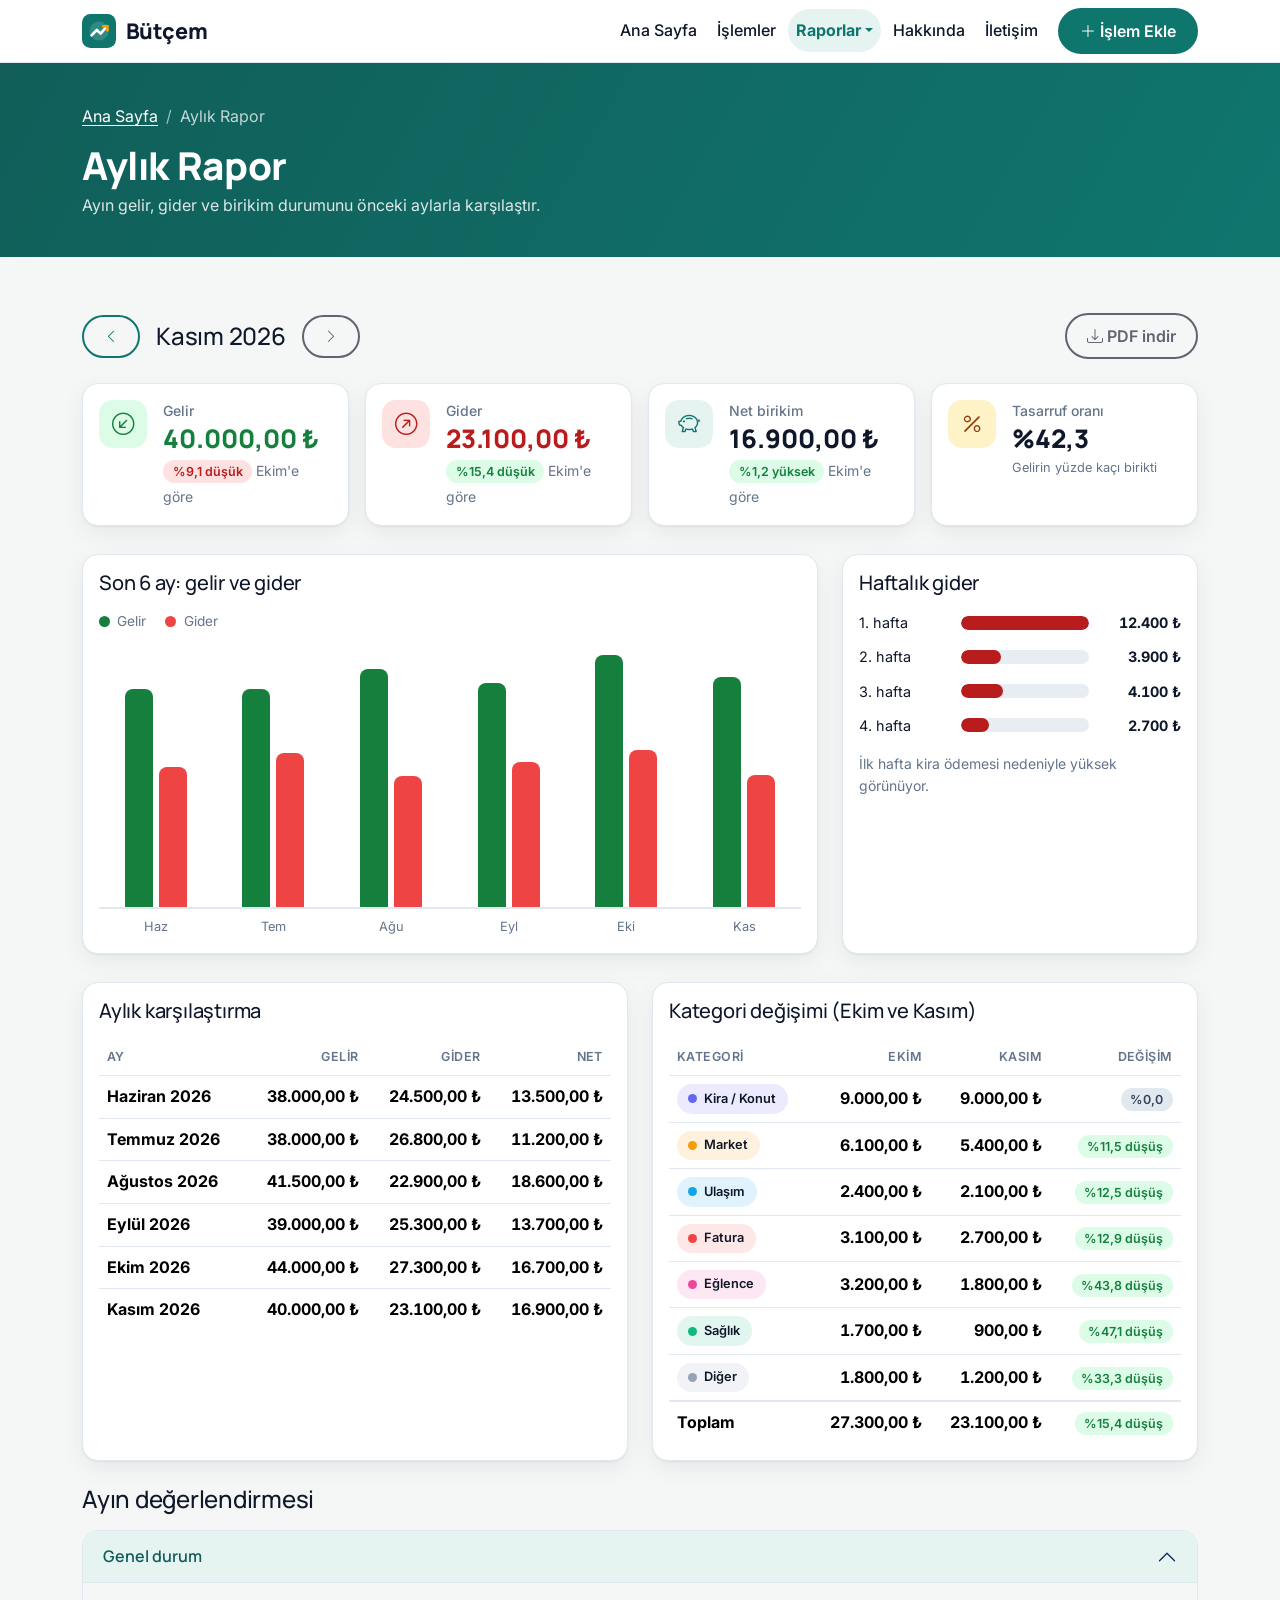
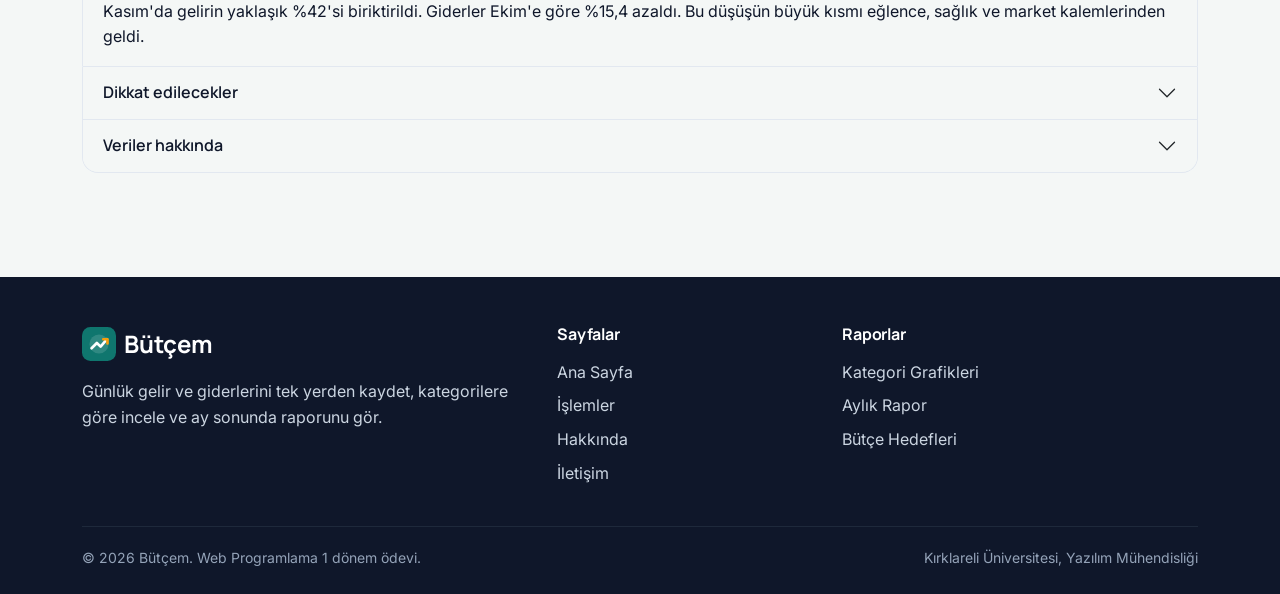
==== aylik-rapor.html @ caca3a3f "Drive'daki dosyalar eklendi. VAR kaldırılacak." ====
<!DOCTYPE html>
<html lang="tr" data-palette="zumrut">
<head>
  <meta charset="UTF-8">
  <meta name="viewport" content="width=device-width, initial-scale=1">
  <meta name="description" content="Aylık gelir, gider ve birikim raporunu önceki aylarla karşılaştır.">
  <title>Aylık Rapor | Bütçem</title>
  <link rel="icon" type="image/svg+xml" href="img/favicon.svg">

  <!-- Bootstrap 5 ve Bootstrap Icons (CDN) -->
  <link rel="stylesheet" href="https://cdn.jsdelivr.net/npm/bootstrap@5.3.3/dist/css/bootstrap.min.css">
  <link rel="stylesheet" href="https://cdn.jsdelivr.net/npm/bootstrap-icons@1.11.3/font/bootstrap-icons.min.css">

  <!-- Google Fonts: 3 palet icin gereken aileler. Palet secilince kullanilmayanlari silin -->
  <link rel="preconnect" href="https://fonts.googleapis.com">
  <link rel="preconnect" href="https://fonts.gstatic.com" crossorigin>
  <link href="https://fonts.googleapis.com/css2?family=DM+Sans:wght@400;500;700&family=Inter:wght@400;500;600&family=Manrope:wght@600;700;800&family=Poppins:wght@600;700&family=Sora:wght@600;700;800&display=swap" rel="stylesheet">

  <!-- Site stilleri: once degiskenler, sonra ortak stiller -->
  <link rel="stylesheet" href="css/variables.css">
  <link rel="stylesheet" href="css/style.css">
</head>
<body>
  <!-- ===== Ust menu (tum sayfalarda ayni) ===== -->
  <header class="site-header sticky-top">
    <nav class="navbar navbar-expand-lg" aria-label="Ana menü">
      <div class="container">
        <a class="navbar-brand" href="index.html">
          <img src="img/logo.svg" alt="Bütçem logosu" width="34" height="34">
          <span>Bütçem</span>
        </a>
        <button class="navbar-toggler" type="button" data-bs-toggle="collapse" data-bs-target="#anaMenu"
                aria-controls="anaMenu" aria-expanded="false" aria-label="Menüyü aç veya kapat">
          <span class="navbar-toggler-icon"></span>
        </button>
        <div class="collapse navbar-collapse" id="anaMenu">
          <ul class="navbar-nav ms-auto align-items-lg-center gap-lg-1">
            <li class="nav-item"><a class="nav-link" href="index.html">Ana Sayfa</a></li>
            <li class="nav-item"><a class="nav-link" href="islemler.html">İşlemler</a></li>
            <li class="nav-item dropdown">
              <a class="nav-link dropdown-toggle active" href="#" role="button"
                 data-bs-toggle="dropdown" aria-expanded="false">Raporlar</a>
              <ul class="dropdown-menu dropdown-menu-end">
            <li><a class="dropdown-item" href="kategoriler.html"><i class="bi bi-pie-chart"></i>Kategori Grafikleri</a></li>
            <li><a class="dropdown-item active" href="aylik-rapor.html"><i class="bi bi-calendar3"></i>Aylık Rapor</a></li>
            <li><a class="dropdown-item" href="butce.html"><i class="bi bi-bullseye"></i>Bütçe Hedefleri</a></li>
              </ul>
            </li>
            <li class="nav-item"><a class="nav-link" href="hakkinda.html">Hakkında</a></li>
            <li class="nav-item"><a class="nav-link" href="iletisim.html">İletişim</a></li>
            <li class="nav-item ms-lg-2 mt-2 mt-lg-0">
              <a class="btn btn-brand" href="islemler.html#yeni-islem"><i class="bi bi-plus-lg"></i> İşlem Ekle</a>
            </li>
          </ul>
        </div>
      </div>
    </nav>
  </header>

  <!-- ===== Sayfa basligi ===== -->
  <section class="page-header">
    <div class="container">
      <nav aria-label="Sayfa yolu">
        <ol class="breadcrumb">
          <li class="breadcrumb-item"><a href="index.html">Ana Sayfa</a></li>
          <li class="breadcrumb-item active" aria-current="page">Aylık Rapor</li>
        </ol>
      </nav>
      <h1>Aylık Rapor</h1>
      <p>Ayın gelir, gider ve birikim durumunu önceki aylarla karşılaştır.</p>
    </div>
  </section>

  <main id="icerik" class="section">
    <div class="container">

      <!-- BACKEND NOTU: ay secimi GET /api/rapor?ay=2026-11 istegine baglanacak -->
      <div class="d-flex flex-wrap align-items-center justify-content-between gap-3 mb-4">
        <div class="d-flex align-items-center gap-2">
          <a class="btn btn-outline-brand btn-sm" href="#" aria-label="Önceki ay"><i class="bi bi-chevron-left"></i></a>
          <h2 class="h4 m-0 px-2">Kasım 2026</h2>
          <a class="btn btn-outline-brand btn-sm disabled" href="#" aria-label="Sonraki ay" aria-disabled="true"><i class="bi bi-chevron-right"></i></a>
        </div>
        <button type="button" class="btn btn-brand" disabled title="Backend eklenince çalışacak"><i class="bi bi-download"></i> PDF indir</button>
      </div>

      <!-- ===== Ozet ===== -->
      <div class="row g-3">
        <div class="col-sm-6 col-xl-3"><article class="card card-soft h-100"><div class="card-body stat-card">
          <span class="stat-icon is-income"><i class="bi bi-arrow-down-left-circle"></i></span>
          <div><p class="stat-label">Gelir</p><p class="stat-value text-income">40.000,00 ₺</p><span class="badge-delta is-bad">%9,1 düşük</span> <small class="text-muted-2">Ekim'e göre</small></div>
        </div></article></div>
        <div class="col-sm-6 col-xl-3"><article class="card card-soft h-100"><div class="card-body stat-card">
          <span class="stat-icon is-expense"><i class="bi bi-arrow-up-right-circle"></i></span>
          <div><p class="stat-label">Gider</p><p class="stat-value text-expense">23.100,00 ₺</p><span class="badge-delta is-good">%15,4 düşük</span> <small class="text-muted-2">Ekim'e göre</small></div>
        </div></article></div>
        <div class="col-sm-6 col-xl-3"><article class="card card-soft h-100"><div class="card-body stat-card">
          <span class="stat-icon"><i class="bi bi-piggy-bank"></i></span>
          <div><p class="stat-label">Net birikim</p><p class="stat-value">16.900,00 ₺</p><span class="badge-delta is-good">%1,2 yüksek</span> <small class="text-muted-2">Ekim'e göre</small></div>
        </div></article></div>
        <div class="col-sm-6 col-xl-3"><article class="card card-soft h-100"><div class="card-body stat-card">
          <span class="stat-icon is-accent"><i class="bi bi-percent"></i></span>
          <div><p class="stat-label">Tasarruf oranı</p><p class="stat-value">%42,3</p><p class="stat-note">Gelirin yüzde kaçı birikti</p></div>
        </div></article></div>
      </div>

      <!-- ===== Son 6 ay grafigi ve haftalik gider ===== -->
      <div class="row g-4 mt-1">
        <div class="col-lg-8">
          <section class="card card-soft h-100"><div class="card-body">
            <h2 class="h5 mb-3">Son 6 ay: gelir ve gider</h2>
            <ul class="legend">
              <li><span class="dot" style="--c:var(--income)"></span> Gelir</li>
              <li><span class="dot" style="--c:#ef4444"></span> Gider</li>
            </ul>
            <div class="chart-cols" role="img" aria-label="Haziran'dan Kasım'a aylık gelir ve gider sütun grafiği. Tüm değerler aşağıdaki tabloda yer alır.">
          <div class="chart-group">
            <div class="chart-bar bar-income" style="--h:84.4" title="Haziran gelir: 38.000,00 ₺"></div>
            <div class="chart-bar bar-expense" style="--h:54.4" title="Haziran gider: 24.500,00 ₺"></div>
          </div>
          <div class="chart-group">
            <div class="chart-bar bar-income" style="--h:84.4" title="Temmuz gelir: 38.000,00 ₺"></div>
            <div class="chart-bar bar-expense" style="--h:59.6" title="Temmuz gider: 26.800,00 ₺"></div>
          </div>
          <div class="chart-group">
            <div class="chart-bar bar-income" style="--h:92.2" title="Ağustos gelir: 41.500,00 ₺"></div>
            <div class="chart-bar bar-expense" style="--h:50.9" title="Ağustos gider: 22.900,00 ₺"></div>
          </div>
          <div class="chart-group">
            <div class="chart-bar bar-income" style="--h:86.7" title="Eylül gelir: 39.000,00 ₺"></div>
            <div class="chart-bar bar-expense" style="--h:56.2" title="Eylül gider: 25.300,00 ₺"></div>
          </div>
          <div class="chart-group">
            <div class="chart-bar bar-income" style="--h:97.8" title="Ekim gelir: 44.000,00 ₺"></div>
            <div class="chart-bar bar-expense" style="--h:60.7" title="Ekim gider: 27.300,00 ₺"></div>
          </div>
          <div class="chart-group">
            <div class="chart-bar bar-income" style="--h:88.9" title="Kasım gelir: 40.000,00 ₺"></div>
            <div class="chart-bar bar-expense" style="--h:51.3" title="Kasım gider: 23.100,00 ₺"></div>
          </div>
            </div>
            <div class="chart-labels" aria-hidden="true">
          <span>Haz</span>
          <span>Tem</span>
          <span>Ağu</span>
          <span>Eyl</span>
          <span>Eki</span>
          <span>Kas</span>
            </div>
          </div></section>
        </div>
        <div class="col-lg-4">
          <section class="card card-soft h-100"><div class="card-body">
            <h2 class="h5 mb-3">Haftalık gider</h2>
            <div class="chart-hbar">
              <span>1. hafta</span>
              <div class="meter" style="--value:100.0; --c:var(--expense)" role="img" aria-label="1. hafta gider 12.400,00 lira"><span></span></div>
              <b>12.400 ₺</b>
            </div>
            <div class="chart-hbar">
              <span>2. hafta</span>
              <div class="meter" style="--value:31.5; --c:var(--expense)" role="img" aria-label="2. hafta gider 3.900,00 lira"><span></span></div>
              <b>3.900 ₺</b>
            </div>
            <div class="chart-hbar">
              <span>3. hafta</span>
              <div class="meter" style="--value:33.1; --c:var(--expense)" role="img" aria-label="3. hafta gider 4.100,00 lira"><span></span></div>
              <b>4.100 ₺</b>
            </div>
            <div class="chart-hbar">
              <span>4. hafta</span>
              <div class="meter" style="--value:21.8; --c:var(--expense)" role="img" aria-label="4. hafta gider 2.700,00 lira"><span></span></div>
              <b>2.700 ₺</b>
            </div>
            <p class="small text-muted-2 mt-3 mb-0">İlk hafta kira ödemesi nedeniyle yüksek görünüyor.</p>
          </div></section>
        </div>
      </div>

      <!-- ===== Tablolar ===== -->
      <div class="row g-4 mt-1">
        <div class="col-lg-6">
          <section class="card card-soft h-100"><div class="card-body">
            <h2 class="h5 mb-3">Aylık karşılaştırma</h2>
            <div class="table-responsive">
              <table class="table table-modern">
                <caption class="visually-hidden">Haziran'dan Kasım'a aylık gelir, gider ve net tutarlar</caption>
                <thead><tr><th scope="col">Ay</th><th scope="col" class="text-end">Gelir</th><th scope="col" class="text-end">Gider</th><th scope="col" class="text-end">Net</th></tr></thead>
                <tbody>
            <tr><th scope="row">Haziran 2026</th><td class="amount amount-gelir">38.000,00 ₺</td><td class="amount amount-gider">24.500,00 ₺</td><td class="amount">13.500,00 ₺</td></tr>
            <tr><th scope="row">Temmuz 2026</th><td class="amount amount-gelir">38.000,00 ₺</td><td class="amount amount-gider">26.800,00 ₺</td><td class="amount">11.200,00 ₺</td></tr>
            <tr><th scope="row">Ağustos 2026</th><td class="amount amount-gelir">41.500,00 ₺</td><td class="amount amount-gider">22.900,00 ₺</td><td class="amount">18.600,00 ₺</td></tr>
            <tr><th scope="row">Eylül 2026</th><td class="amount amount-gelir">39.000,00 ₺</td><td class="amount amount-gider">25.300,00 ₺</td><td class="amount">13.700,00 ₺</td></tr>
            <tr><th scope="row">Ekim 2026</th><td class="amount amount-gelir">44.000,00 ₺</td><td class="amount amount-gider">27.300,00 ₺</td><td class="amount">16.700,00 ₺</td></tr>
            <tr><th scope="row">Kasım 2026</th><td class="amount amount-gelir">40.000,00 ₺</td><td class="amount amount-gider">23.100,00 ₺</td><td class="amount">16.900,00 ₺</td></tr>
                </tbody>
              </table>
            </div>
          </div></section>
        </div>
        <div class="col-lg-6">
          <section class="card card-soft h-100"><div class="card-body">
            <h2 class="h5 mb-3">Kategori değişimi (Ekim ve Kasım)</h2>
            <div class="table-responsive">
              <table class="table table-modern">
                <caption class="visually-hidden">Kategorilere göre Ekim ve Kasım giderleri</caption>
                <thead><tr><th scope="col">Kategori</th><th scope="col" class="text-end">Ekim</th><th scope="col" class="text-end">Kasım</th><th scope="col" class="text-end">Değişim</th></tr></thead>
                <tbody>
            <tr><td><span class="badge-cat cat-kira">Kira / Konut</span></td><td class="amount">9.000,00 ₺</td><td class="amount">9.000,00 ₺</td><td class="text-end"><span class="badge-delta is-neutral">%0,0</span></td></tr>
            <tr><td><span class="badge-cat cat-market">Market</span></td><td class="amount">6.100,00 ₺</td><td class="amount">5.400,00 ₺</td><td class="text-end"><span class="badge-delta is-good">%11,5 düşüş</span></td></tr>
            <tr><td><span class="badge-cat cat-ulasim">Ulaşım</span></td><td class="amount">2.400,00 ₺</td><td class="amount">2.100,00 ₺</td><td class="text-end"><span class="badge-delta is-good">%12,5 düşüş</span></td></tr>
            <tr><td><span class="badge-cat cat-fatura">Fatura</span></td><td class="amount">3.100,00 ₺</td><td class="amount">2.700,00 ₺</td><td class="text-end"><span class="badge-delta is-good">%12,9 düşüş</span></td></tr>
            <tr><td><span class="badge-cat cat-eglence">Eğlence</span></td><td class="amount">3.200,00 ₺</td><td class="amount">1.800,00 ₺</td><td class="text-end"><span class="badge-delta is-good">%43,8 düşüş</span></td></tr>
            <tr><td><span class="badge-cat cat-saglik">Sağlık</span></td><td class="amount">1.700,00 ₺</td><td class="amount">900,00 ₺</td><td class="text-end"><span class="badge-delta is-good">%47,1 düşüş</span></td></tr>
            <tr><td><span class="badge-cat cat-diger">Diğer</span></td><td class="amount">1.800,00 ₺</td><td class="amount">1.200,00 ₺</td><td class="text-end"><span class="badge-delta is-good">%33,3 düşüş</span></td></tr>
                </tbody>
                <tfoot><tr><td>Toplam</td><td class="amount">27.300,00 ₺</td><td class="amount">23.100,00 ₺</td><td class="text-end"><span class="badge-delta is-good">%15,4 düşüş</span></td></tr></tfoot>
              </table>
            </div>
          </div></section>
        </div>
      </div>

      <!-- ===== Degerlendirme (Accordion) ===== -->
      <section class="mt-4" aria-labelledby="deg-baslik">
        <h2 class="h4 mb-3" id="deg-baslik">Ayın değerlendirmesi</h2>
        <div class="accordion" id="degerlendirme">
          <div class="accordion-item">
            <h3 class="accordion-header"><button class="accordion-button" type="button" data-bs-toggle="collapse" data-bs-target="#d1" aria-expanded="true" aria-controls="d1">Genel durum</button></h3>
            <div id="d1" class="accordion-collapse collapse show" data-bs-parent="#degerlendirme"><div class="accordion-body">Kasım'da gelirin yaklaşık %42'si biriktirildi. Giderler Ekim'e göre %15,4 azaldı. Bu düşüşün büyük kısmı eğlence, sağlık ve market kalemlerinden geldi.</div></div>
          </div>
          <div class="accordion-item">
            <h3 class="accordion-header"><button class="accordion-button collapsed" type="button" data-bs-toggle="collapse" data-bs-target="#d2" aria-expanded="false" aria-controls="d2">Dikkat edilecekler</button></h3>
            <div id="d2" class="accordion-collapse collapse" data-bs-parent="#degerlendirme"><div class="accordion-body">Eğlence kategorisi bu ay belirlenen limiti %20 aştı. Market ve fatura harcamaları limitin %90'ına ulaştı.</div></div>
          </div>
          <div class="accordion-item">
            <h3 class="accordion-header"><button class="accordion-button collapsed" type="button" data-bs-toggle="collapse" data-bs-target="#d3" aria-expanded="false" aria-controls="d3">Veriler hakkında</button></h3>
            <div id="d3" class="accordion-collapse collapse" data-bs-parent="#degerlendirme"><div class="accordion-body">Bu sayfadaki rakamlar örnek veridir. Sistem tamamlandığında rapor, kullanıcının kendi kayıtlarından otomatik hesaplanacaktır.</div></div>
          </div>
        </div>
      </section>
    </div>
  </main>

  <!-- ===== Alt bilgi (tum sayfalarda ayni) ===== -->
  <footer class="site-footer">
    <div class="container">
      <div class="row g-4">
        <div class="col-lg-5">
          <a class="d-inline-flex align-items-center gap-2 mb-3 text-white fw-heading fs-4 fw-bold" href="index.html">
            <img src="img/logo.svg" alt="Bütçem logosu" width="34" height="34" loading="lazy"> Bütçem
          </a>
          <p class="mb-0">Günlük gelir ve giderlerini tek yerden kaydet, kategorilere göre incele ve ay sonunda raporunu gör.</p>
        </div>
        <div class="col-6 col-lg-3">
          <h2>Sayfalar</h2>
          <ul>
            <li><a href="index.html">Ana Sayfa</a></li>
            <li><a href="islemler.html">İşlemler</a></li>
            <li><a href="hakkinda.html">Hakkında</a></li>
            <li><a href="iletisim.html">İletişim</a></li>
          </ul>
        </div>
        <div class="col-6 col-lg-4">
          <h2>Raporlar</h2>
          <ul>
            <li><a href="kategoriler.html">Kategori Grafikleri</a></li>
            <li><a href="aylik-rapor.html">Aylık Rapor</a></li>
            <li><a href="butce.html">Bütçe Hedefleri</a></li>
          </ul>
        </div>
      </div>
      <div class="footer-bottom d-flex flex-column flex-md-row justify-content-between gap-2">
        <span>&copy; 2026 Bütçem. Web Programlama 1 dönem ödevi.</span>
        <span>Kırklareli Üniversitesi, Yazılım Mühendisliği</span>
      </div>
    </div>
  </footer>

  <!-- Bootstrap JS: menü, dropdown, modal, sekme, akordeon ve carousel icin gerekli (kendi JavaScript kodumuz yok) -->
  <script src="https://cdn.jsdelivr.net/npm/bootstrap@5.3.3/dist/js/bootstrap.bundle.min.js"></script>
</body>
</html>
---- css/variables.css ----
/* =========================================================
   variables.css
   Sitenin renk ve font kararlari BURADAN verilir.

   3 taslak palet hazir:
     zumrut   (yesil-mavi, guven veren, varsayilan)
     lacivert (kurumsal mavi)
     mor      (canli, genc)

   Palet degistirmek icin her HTML dosyasindaki
   <html lang="tr" data-palette="zumrut"> satirinda
   data-palette degerini degistirin.
   Karar verilince kullanilmayan paletleri ve HTML'deki
   kullanilmayan Google Fonts ailelerini silin.
   ========================================================= */

/* ---------- Taslak 1: Zumrut (varsayilan) ---------- */
:root,
html[data-palette="zumrut"] {
  --brand: #0f766e;        /* ana renk: butonlar, linkler, basliklar */
  --brand-dark: #115e59;   /* hover ve koyu alanlar */
  --brand-soft: #e6f4f1;   /* acik zemin tonu */
  --accent: #f59e0b;       /* vurgu rengi (rozetler, ikon detaylari) */
  --bg: #f4f7f6;           /* sayfa arka plani */
  --font-heading: "Manrope", "Segoe UI", system-ui, sans-serif;
  --font-body: "Inter", "Segoe UI", system-ui, sans-serif;
}

/* ---------- Taslak 2: Lacivert ---------- */
html[data-palette="lacivert"] {
  --brand: #1d4ed8;
  --brand-dark: #1e3a8a;
  --brand-soft: #e8eefb;
  --accent: #06b6d4;
  --bg: #f5f7fb;
  --font-heading: "Sora", "Segoe UI", system-ui, sans-serif;
  --font-body: "DM Sans", "Segoe UI", system-ui, sans-serif;
}

/* ---------- Taslak 3: Mor ---------- */
html[data-palette="mor"] {
  --brand: #6d28d9;
  --brand-dark: #5b21b6;
  --brand-soft: #f0e9fb;
  --accent: #f43f5e;
  --bg: #f8f6fc;
  --font-heading: "Poppins", "Segoe UI", system-ui, sans-serif;
  --font-body: "Inter", "Segoe UI", system-ui, sans-serif;
}

/* ---------- Palete bagli olmayan sabit renkler ---------- */
:root {
  --surface: #ffffff;
  --text: #0f172a;
  --muted: #64748b;
  --border: #e2e8f0;

  /* Gelir = yesil, gider = kirmizi (her palette ayni kalir) */
  --income: #15803d;
  --income-soft: #dcfce7;
  --expense: #b91c1c;
  --expense-soft: #fee2e2;
  --warning-soft: #fef3c7;
  --warning-text: #92400e;

  /* Kategori renkleri (grafiklerde ve rozetlerde) */
  --cat-kira: #6366f1;
  --cat-market: #f59e0b;
  --cat-ulasim: #0ea5e9;
  --cat-fatura: #ef4444;
  --cat-eglence: #ec4899;
  --cat-saglik: #10b981;
  --cat-diger: #94a3b8;
  --cat-maas: #16a34a;
  --cat-freelans: #0d9488;
  --cat-gelirdiger: #84cc16;

  /* Olcu ve golge */
  --radius: 16px;
  --radius-sm: 10px;
  --shadow: 0 1px 2px rgba(15, 23, 42, 0.06), 0 8px 24px rgba(15, 23, 42, 0.06);
  --shadow-hover: 0 2px 4px rgba(15, 23, 42, 0.08), 0 14px 32px rgba(15, 23, 42, 0.12);
}
---- css/style.css ----
/* =========================================================
   style.css  |  Butcem, ortak stiller (tum sayfalar)
   Not: Projede kendi JavaScript kodu yok. Grafikler, hover ve renkler saf CSS.
   Icindekiler:
     1. Temel ayarlar
     2. Navbar ve footer
     3. Butonlar
     4. Sayfa basliklari ve hero
     5. Kartlar ve ozet kutulari
     6. Tablo ve rozetler
     7. Grafikler (saf CSS)
     8. Form
     9. Bootstrap bilesen ayarlari
    10. Yardimci siniflar ve responsive
   ========================================================= */

/* ---------- 1. Temel ayarlar ---------- */
:root {
  --bs-body-font-family: var(--font-body);
  --bs-body-bg: var(--bg);
  --bs-body-color: var(--text);
  --bs-link-color: var(--brand);
  --bs-link-hover-color: var(--brand-dark);
  --bs-border-color: var(--border);
}

body {
  font-family: var(--font-body);
  background: var(--bg);
  color: var(--text);
  line-height: 1.6;
}

h1, h2, h3, h4, h5, h6,
.navbar-brand {
  font-family: var(--font-heading);
  letter-spacing: -0.01em;
}

h1 { font-weight: 800; }
h2, h3 { font-weight: 700; }

a { text-underline-offset: 3px; }

:focus-visible {
  outline: 3px solid color-mix(in srgb, var(--brand) 45%, white);
  outline-offset: 2px;
}

.section { padding: 3.5rem 0; }
.section-title { font-size: clamp(1.4rem, 2.4vw, 1.9rem); margin-bottom: 0.4rem; }
.section-lead { color: var(--muted); max-width: 60ch; }

/* ---------- 2. Navbar ve footer ---------- */
.site-header {
  background: rgba(255, 255, 255, 0.92);
  backdrop-filter: blur(10px);
  border-bottom: 1px solid var(--border);
  z-index: 1030;
}

.navbar-brand {
  display: flex;
  align-items: center;
  gap: 0.6rem;
  font-weight: 800;
  font-size: 1.35rem;
  color: var(--text);
}
.navbar-brand:hover { color: var(--brand); }

.navbar .nav-link {
  font-weight: 500;
  color: var(--text);
  padding: 0.55rem 0.9rem;
  border-radius: 999px;
  transition: background-color 0.2s, color 0.2s;
}
.navbar .nav-link:hover,
.navbar .nav-link:focus { background: var(--brand-soft); color: var(--brand-dark); }
.navbar .nav-link.active { background: var(--brand-soft); color: var(--brand); font-weight: 700; }

.dropdown-menu {
  border: 1px solid var(--border);
  border-radius: var(--radius-sm);
  box-shadow: var(--shadow);
  padding: 0.5rem;
}
.dropdown-item {
  border-radius: 8px;
  padding: 0.55rem 0.8rem;
  display: flex;
  align-items: center;
  gap: 0.6rem;
}
.dropdown-item:hover,
.dropdown-item:focus { background: var(--brand-soft); color: var(--brand-dark); }
.dropdown-item.active { background: var(--brand); color: #fff; }

.site-footer {
  background: #0f172a;
  color: #cbd5e1;
  padding: 3rem 0 1.5rem;
  margin-top: 3rem;
}
.site-footer h2 { color: #fff; font-size: 1rem; margin-bottom: 1rem; }
.site-footer a { color: #cbd5e1; text-decoration: none; }
.site-footer a:hover { color: #fff; text-decoration: underline; }
.site-footer ul { list-style: none; padding: 0; margin: 0; }
.site-footer li { margin-bottom: 0.5rem; }
.footer-bottom {
  border-top: 1px solid #1e293b;
  margin-top: 2rem;
  padding-top: 1.25rem;
  font-size: 0.875rem;
  color: #94a3b8;
}

/* ---------- 3. Butonlar ---------- */
.btn { border-radius: 999px; font-weight: 600; padding: 0.55rem 1.25rem; }

.btn-brand {
  background: var(--brand);
  border: 2px solid var(--brand);
  color: #fff;
  transition: transform 0.15s, background-color 0.2s, box-shadow 0.2s;
}
.btn-brand:hover,
.btn-brand:focus {
  background: var(--brand-dark);
  border-color: var(--brand-dark);
  color: #fff;
  transform: translateY(-2px);
  box-shadow: 0 8px 18px color-mix(in srgb, var(--brand) 35%, transparent);
}

.btn-outline-brand {
  background: transparent;
  border: 2px solid var(--brand);
  color: var(--brand);
  transition: transform 0.15s, background-color 0.2s, color 0.2s;
}
.btn-outline-brand:hover,
.btn-outline-brand:focus {
  background: var(--brand);
  color: #fff;
  transform: translateY(-2px);
}

.btn-light-glass {
  background: rgba(255, 255, 255, 0.16);
  border: 2px solid rgba(255, 255, 255, 0.5);
  color: #fff;
}
.btn-light-glass:hover { background: #fff; color: var(--brand-dark); }

/* ---------- 4. Sayfa basliklari ve hero ---------- */
.hero {
  background:
    radial-gradient(900px 400px at 85% 0%, color-mix(in srgb, var(--accent) 18%, transparent), transparent 60%),
    linear-gradient(135deg, var(--brand-soft), #ffffff 70%);
  padding: 4rem 0 3.5rem;
}
.hero h1 { font-size: clamp(2rem, 4.6vw, 3.2rem); line-height: 1.12; }
.hero h1 span { color: var(--brand); }
.hero-points { list-style: none; padding: 0; margin: 1.5rem 0 0; display: flex; flex-wrap: wrap; gap: 0.6rem 1.2rem; }
.hero-points li { display: flex; align-items: center; gap: 0.4rem; color: var(--muted); font-weight: 500; }
.hero-points i { color: var(--brand); }

.page-header {
  background: linear-gradient(120deg, var(--brand-dark), var(--brand));
  color: #fff;
  padding: 2.6rem 0 2.4rem;
}
.page-header h1 { font-size: clamp(1.6rem, 3.4vw, 2.4rem); margin-bottom: 0.3rem; }
.page-header p { color: rgba(255, 255, 255, 0.85); margin: 0; max-width: 62ch; }
.page-header .breadcrumb { margin-bottom: 0.8rem; --bs-breadcrumb-divider-color: rgba(255, 255, 255, 0.6); }
.page-header .breadcrumb a { color: #fff; }
.page-header .breadcrumb-item.active { color: rgba(255, 255, 255, 0.75); }

/* ---------- 5. Kartlar ve ozet kutulari ---------- */
.card-soft {
  background: var(--surface);
  border: 1px solid var(--border);
  border-radius: var(--radius);
  box-shadow: var(--shadow);
}
.card-hover { transition: transform 0.2s, box-shadow 0.2s, border-color 0.2s; }
.card-hover:hover {
  transform: translateY(-4px);
  box-shadow: var(--shadow-hover);
  border-color: color-mix(in srgb, var(--brand) 35%, var(--border));
}
.card-title-row { display: flex; align-items: center; justify-content: space-between; gap: 1rem; margin-bottom: 1rem; }
.card-title-row h2, .card-title-row h3 { font-size: 1.1rem; margin: 0; }

.stat-card { display: flex; gap: 1rem; align-items: flex-start; }
.stat-icon {
  flex: none;
  width: 48px;
  height: 48px;
  display: grid;
  place-items: center;
  border-radius: 14px;
  background: var(--brand-soft);
  color: var(--brand);
  font-size: 1.4rem;
}
.stat-icon.is-income { background: var(--income-soft); color: var(--income); }
.stat-icon.is-expense { background: var(--expense-soft); color: var(--expense); }
.stat-icon.is-accent { background: var(--warning-soft); color: var(--warning-text); }
.stat-label { color: var(--muted); font-size: 0.875rem; font-weight: 500; margin: 0; }
.stat-value { font-family: var(--font-heading); font-size: 1.6rem; font-weight: 800; margin: 0.1rem 0 0.2rem; line-height: 1.2; }
.stat-note { font-size: 0.8rem; color: var(--muted); margin: 0; }

.feature-card .stat-icon { margin-bottom: 1rem; }
.feature-card h3 { font-size: 1.1rem; }
.feature-card p { color: var(--muted); margin: 0; }

.team-card img { width: 88px; height: 88px; border-radius: 50%; margin-bottom: 0.8rem; }

.cta-band {
  background: linear-gradient(120deg, var(--brand-dark), var(--brand));
  color: #fff;
  border-radius: calc(var(--radius) + 6px);
  padding: 2.5rem;
}
.cta-band p { color: rgba(255, 255, 255, 0.85); }

/* ---------- 6. Tablo ve rozetler ---------- */
/* Gizli (visually-hidden) basliklar tabloyu tasirmasin diye kaydirma alani konumlu olmali */
.table-responsive { position: relative; }

.table-modern { --bs-table-bg: transparent; margin: 0; }
.table-modern thead th {
  font-size: 0.78rem;
  text-transform: uppercase;
  letter-spacing: 0.04em;
  color: var(--muted);
  border-bottom: 1px solid var(--border);
  font-weight: 600;
  white-space: nowrap;
}
.table-modern td { vertical-align: middle; border-color: var(--border); }
.table-modern tbody tr { transition: background-color 0.15s; }
.table-modern tbody tr:hover { background: var(--brand-soft); }
.table-modern tfoot td { font-weight: 700; border-top: 2px solid var(--border); }

.amount { font-variant-numeric: tabular-nums; font-weight: 700; white-space: nowrap; text-align: right; }
.amount-gelir { color: var(--income); }
.amount-gider { color: var(--expense); }

.badge-cat {
  display: inline-flex;
  align-items: center;
  gap: 0.45rem;
  padding: 0.28rem 0.7rem;
  border-radius: 999px;
  font-size: 0.8rem;
  font-weight: 600;
  background: color-mix(in srgb, var(--c) 13%, white);
  color: var(--text);
  white-space: nowrap;
}
.badge-cat::before { content: ""; width: 9px; height: 9px; border-radius: 50%; background: var(--c); }

.cat-kira { --c: var(--cat-kira); }
.cat-market { --c: var(--cat-market); }
.cat-ulasim { --c: var(--cat-ulasim); }
.cat-fatura { --c: var(--cat-fatura); }
.cat-eglence { --c: var(--cat-eglence); }
.cat-saglik { --c: var(--cat-saglik); }
.cat-diger { --c: var(--cat-diger); }
.cat-maas { --c: var(--cat-maas); }
.cat-freelans { --c: var(--cat-freelans); }
.cat-gelirdiger { --c: var(--cat-gelirdiger); }

.badge-tur { font-weight: 600; border-radius: 999px; padding: 0.3rem 0.7rem; font-size: 0.78rem; }
.badge-tur.is-gelir { background: var(--income-soft); color: var(--income); }
.badge-tur.is-gider { background: var(--expense-soft); color: var(--expense); }
.badge-delta { border-radius: 999px; font-weight: 600; font-size: 0.78rem; padding: 0.25rem 0.6rem; }
.badge-delta.is-good { background: var(--income-soft); color: var(--income); }
.badge-delta.is-bad { background: var(--expense-soft); color: var(--expense); }
.badge-delta.is-warn { background: var(--warning-soft); color: var(--warning-text); }
.badge-delta.is-neutral { background: #e2e8f0; color: #334155; }

/* ---------- 7. Grafikler (saf CSS, JavaScript gerekmez) ---------- */
/* Halka grafik: --donut degiskenine conic-gradient yazilir */
.donut {
  position: relative;
  width: 220px;
  max-width: 100%;
  aspect-ratio: 1;
  border-radius: 50%;
  background: var(--donut);
  margin: 0 auto;
}
.donut::after {
  content: "";
  position: absolute;
  inset: 24%;
  background: var(--surface);
  border-radius: 50%;
}
.donut-center {
  position: absolute;
  inset: 0;
  z-index: 1;
  display: flex;
  flex-direction: column;
  align-items: center;
  justify-content: center;
  text-align: center;
}
.donut-center small { color: var(--muted); font-size: 0.78rem; }
.donut-center strong { font-family: var(--font-heading); font-size: 1.2rem; }

/* Yatay ilerleme cubugu: --value yuzde, --c renk */
.meter {
  height: 9px;
  background: #e8edf3;
  border-radius: 999px;
  overflow: hidden;
}
.meter > span {
  display: block;
  height: 100%;
  width: min(100%, calc(var(--value) * 1%));
  background: var(--c, var(--brand));
  border-radius: 999px;
  transition: width 0.6s ease;
}
.meter.is-ok { --c: var(--income); }
.meter.is-warn { --c: #d97706; }
.meter.is-over { --c: var(--expense); }

.cat-row { display: grid; grid-template-columns: 1fr auto; gap: 0.25rem 1rem; padding: 0.7rem 0; border-bottom: 1px solid var(--border); }
.cat-row:last-child { border-bottom: 0; }
.cat-row .cat-name { display: flex; align-items: center; gap: 0.6rem; font-weight: 600; }
.cat-row .cat-value { text-align: right; font-variant-numeric: tabular-nums; font-weight: 700; }
.cat-row .cat-value small { color: var(--muted); font-weight: 500; }
.cat-row .meter { grid-column: 1 / -1; }
.dot { width: 11px; height: 11px; border-radius: 50%; background: var(--c); flex: none; }

/* Sutun grafik: --h yukseklik yuzdesi */
.chart-cols {
  display: grid;
  grid-auto-flow: column;
  grid-auto-columns: 1fr;
  gap: 0.75rem;
  height: 260px;
  align-items: end;
  border-bottom: 2px solid var(--border);
  padding: 0 0.25rem;
}
.chart-group { height: 100%; display: flex; align-items: flex-end; justify-content: center; gap: 6px; }
.chart-bar {
  width: min(28px, 38%);
  height: calc(var(--h) * 1%);
  border-radius: 8px 8px 0 0;
  background: var(--c);
  transition: filter 0.2s, transform 0.2s;
}
.chart-bar:hover { filter: brightness(1.12); transform: scaleY(1.02); transform-origin: bottom; }
.bar-income { --c: var(--income); }
.bar-expense { --c: #ef4444; }
.bar-brand { --c: var(--brand); }
.chart-labels { display: grid; grid-auto-flow: column; grid-auto-columns: 1fr; gap: 0.75rem; padding: 0.5rem 0.25rem 0; text-align: center; font-size: 0.8rem; color: var(--muted); }
.legend { display: flex; flex-wrap: wrap; gap: 0.4rem 1.2rem; margin: 0 0 1rem; padding: 0; list-style: none; font-size: 0.85rem; color: var(--muted); }
.legend li { display: flex; align-items: center; gap: 0.45rem; }

.chart-hbar { display: grid; grid-template-columns: 90px 1fr 80px; align-items: center; gap: 0.75rem; margin-bottom: 0.7rem; font-size: 0.9rem; }
.chart-hbar .meter { height: 14px; }
.chart-hbar b { text-align: right; font-variant-numeric: tabular-nums; }

/* ---------- 8. Form ---------- */
.form-label { font-weight: 600; font-size: 0.9rem; }
.form-control,
.form-select {
  border-radius: var(--radius-sm);
  border: 1px solid #cbd5e1;
  padding: 0.65rem 0.85rem;
  transition: border-color 0.2s, box-shadow 0.2s;
}
.form-control:hover,
.form-select:hover { border-color: var(--brand); }
.form-control:focus,
.form-select:focus {
  border-color: var(--brand);
  box-shadow: 0 0 0 4px color-mix(in srgb, var(--brand) 18%, transparent);
}
.form-check-input:checked { background-color: var(--brand); border-color: var(--brand); }
.input-group-text { border-radius: var(--radius-sm); background: var(--brand-soft); border-color: #cbd5e1; color: var(--brand-dark); font-weight: 600; }
.form-range { accent-color: var(--brand); }
.select-auto { width: auto; min-width: 11rem; padding-right: 2.2rem; }

/* Gelir / Gider secici (radio dugmeleri) */
.tur-switch .btn { border-radius: var(--radius-sm); border: 2px solid var(--border); background: #fff; color: var(--text); }
.btn-check:checked + .btn-tur-gelir { border-color: var(--income); background: var(--income-soft); color: var(--income); }
.btn-check:checked + .btn-tur-gider { border-color: var(--expense); background: var(--expense-soft); color: var(--expense); }
.btn-check:focus-visible + .btn { outline: 3px solid color-mix(in srgb, var(--brand) 45%, white); outline-offset: 2px; }

/* Ana sayfadan #yeni-islem ile gelince formu vurgula (JavaScript'siz) */
#yeni-islem:target { animation: vurgu 1.6s ease; }
@keyframes vurgu {
  0%, 100% { box-shadow: var(--shadow); }
  30% { box-shadow: 0 0 0 6px color-mix(in srgb, var(--brand) 28%, transparent); }
}

/* ---------- 9. Bootstrap bilesen ayarlari ---------- */
.nav-tabs { border-bottom: 2px solid var(--border); gap: 0.25rem; }
.nav-tabs .nav-link { border: 0; border-radius: 10px 10px 0 0; color: var(--muted); font-weight: 600; padding: 0.7rem 1.2rem; }
.nav-tabs .nav-link:hover { color: var(--brand); background: var(--brand-soft); }
.nav-tabs .nav-link.active { color: var(--brand); background: var(--surface); box-shadow: inset 0 -3px 0 var(--brand); }

.accordion {
  --bs-accordion-border-color: var(--border);
  --bs-accordion-border-radius: var(--radius);
  --bs-accordion-inner-border-radius: calc(var(--radius) - 1px);
  --bs-accordion-active-bg: var(--brand-soft);
  --bs-accordion-active-color: var(--brand-dark);
  --bs-accordion-btn-focus-box-shadow: 0 0 0 4px color-mix(in srgb, var(--brand) 18%, transparent);
}
.accordion-button { font-weight: 600; font-family: var(--font-heading); }

.carousel { border-radius: var(--radius); overflow: hidden; box-shadow: var(--shadow); background: #f1f5f9; }
/* Yazi, gorselin ustune binmesin diye altta ayri bir serit olarak durur */
.carousel-caption {
  position: relative;
  inset: auto;
  background: #0f172a;
  text-align: left;
  padding: 1rem 1.5rem 2.8rem;
}
.carousel-caption h3 { font-size: 1.1rem; margin-bottom: 0.2rem; }
.carousel-caption p { margin: 0; font-size: 0.9rem; }
.carousel-indicators [data-bs-target] { background-color: var(--brand); }

.alert { border-radius: var(--radius-sm); }
.modal-content { border: 0; border-radius: var(--radius); }
.modal-header, .modal-footer { border-color: var(--border); }
.pagination { --bs-pagination-active-bg: var(--brand); --bs-pagination-active-border-color: var(--brand); --bs-pagination-color: var(--brand); --bs-pagination-hover-color: var(--brand-dark); }

/* ---------- 10. Yardimci siniflar ve responsive ---------- */
.text-income { color: var(--income); }
.text-expense { color: var(--expense); }
.text-muted-2 { color: var(--muted); }
.fw-heading { font-family: var(--font-heading); }

@media (max-width: 991.98px) {
  .navbar-collapse { padding: 0.8rem 0 1rem; }
  .navbar .nav-link { border-radius: var(--radius-sm); }
  .hero { padding: 2.6rem 0; }
  .section { padding: 2.5rem 0; }
}

@media (max-width: 575.98px) {
  .donut { width: 190px; }
  .chart-cols { height: 200px; gap: 0.4rem; }
  .chart-bar { width: min(16px, 40%); }
  .chart-hbar { grid-template-columns: 70px 1fr 64px; font-size: 0.8rem; }
  .stat-value { font-size: 1.35rem; }
  .cta-band { padding: 1.6rem; }
  .table-modern { font-size: 0.85rem; }
}

@media (prefers-reduced-motion: reduce) {
  * { transition: none !important; animation: none !important; }
}

@media print {
  .site-header, .site-footer, .btn { display: none !important; }
}
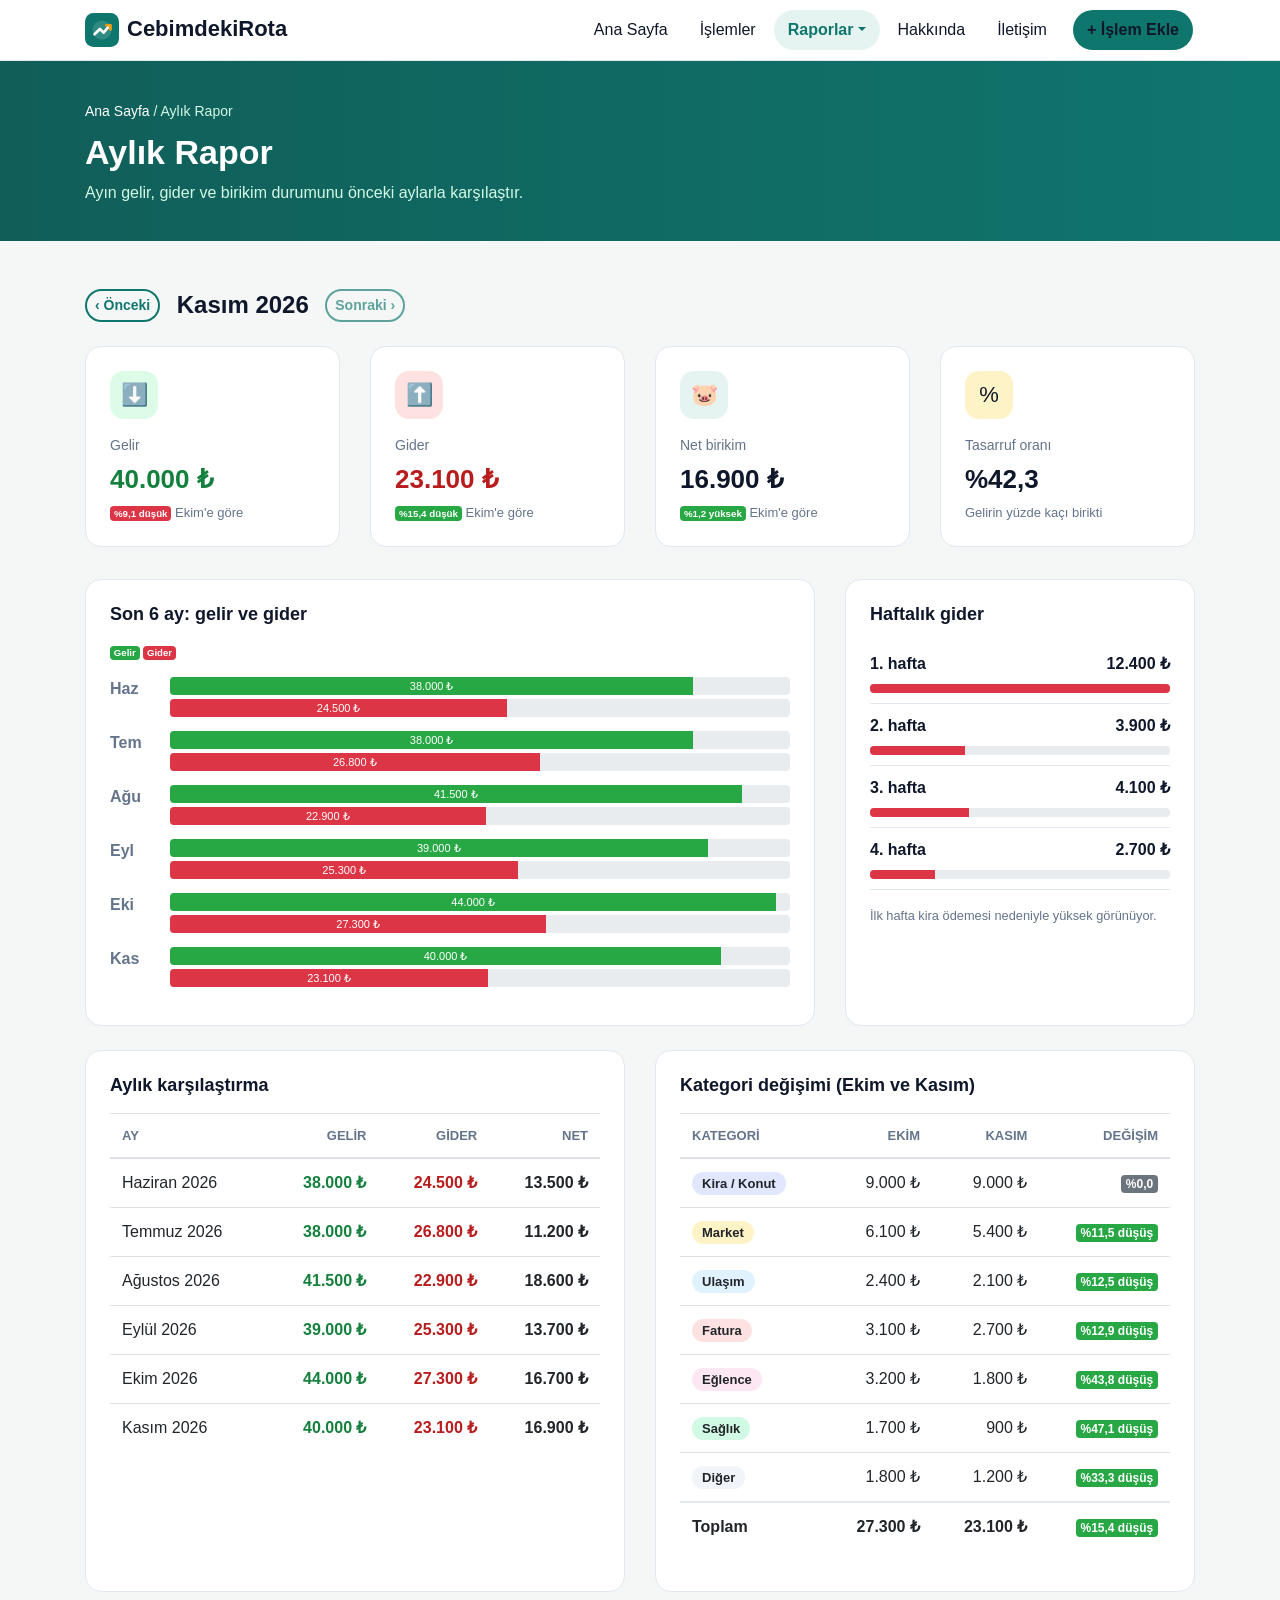
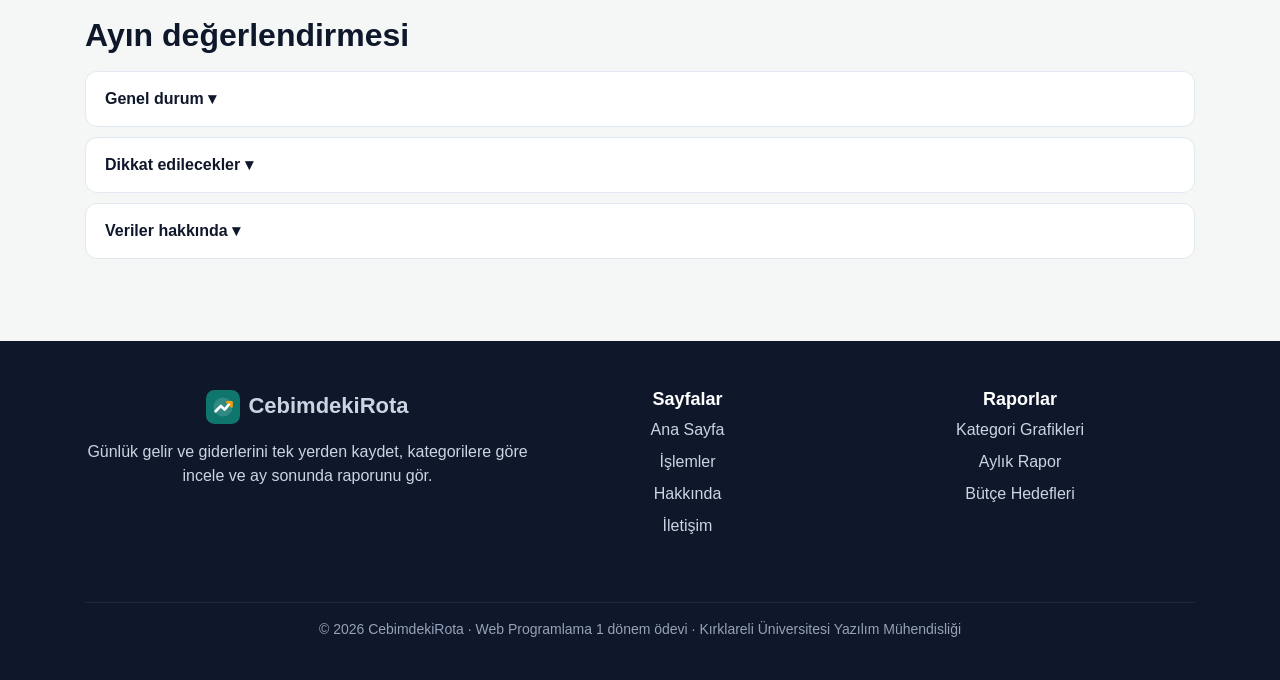
==== commit 7f1f638d: "rapor sayfalari duzenlendi" ====
--- a/aylik-rapor.html
+++ b/aylik-rapor.html
@@ -1,258 +1,328 @@
+
 <!DOCTYPE html>
-<html lang="tr" data-palette="zumrut">
+<html lang="tr">
 <head>
   <meta charset="UTF-8">
   <meta name="viewport" content="width=device-width, initial-scale=1">
-  <meta name="description" content="Aylık gelir, gider ve birikim raporunu önceki aylarla karşılaştır.">
-  <title>Aylık Rapor | Bütçem</title>
-  <link rel="icon" type="image/svg+xml" href="img/favicon.svg">
-
-  <!-- Bootstrap 5 ve Bootstrap Icons (CDN) -->
-  <link rel="stylesheet" href="https://cdn.jsdelivr.net/npm/bootstrap@5.3.3/dist/css/bootstrap.min.css">
-  <link rel="stylesheet" href="https://cdn.jsdelivr.net/npm/bootstrap-icons@1.11.3/font/bootstrap-icons.min.css">
-
-  <!-- Google Fonts: 3 palet icin gereken aileler. Palet secilince kullanilmayanlari silin -->
-  <link rel="preconnect" href="https://fonts.googleapis.com">
-  <link rel="preconnect" href="https://fonts.gstatic.com" crossorigin>
-  <link href="https://fonts.googleapis.com/css2?family=DM+Sans:wght@400;500;700&family=Inter:wght@400;500;600&family=Manrope:wght@600;700;800&family=Poppins:wght@600;700&family=Sora:wght@600;700;800&display=swap" rel="stylesheet">
-
-  <!-- Site stilleri: once degiskenler, sonra ortak stiller -->
-  <link rel="stylesheet" href="css/variables.css">
+  <title>Aylık Rapor | CebimdekiRota</title>
+  <link rel="icon" href="img/favicon.svg">
+
+  <!-- Bootstrap CSS (CDN) -->
+  <link rel="stylesheet" href="https://maxcdn.bootstrapcdn.com/bootstrap/4.5.2/css/bootstrap.min.css">
+  <!-- Kendi stillerimiz (Bootstrap'ten sonra gelmeli) -->
   <link rel="stylesheet" href="css/style.css">
 </head>
 <body>
-  <!-- ===== Ust menu (tum sayfalarda ayni) ===== -->
-  <header class="site-header sticky-top">
-    <nav class="navbar navbar-expand-lg" aria-label="Ana menü">
+
+  <!-- ===== NAVBAR (tüm sayfalarda aynı) ===== -->
+  <header>
+    <nav class="menu-bar">
       <div class="container">
-        <a class="navbar-brand" href="index.html">
-          <img src="img/logo.svg" alt="Bütçem logosu" width="34" height="34">
-          <span>Bütçem</span>
-        </a>
-        <button class="navbar-toggler" type="button" data-bs-toggle="collapse" data-bs-target="#anaMenu"
-                aria-controls="anaMenu" aria-expanded="false" aria-label="Menüyü aç veya kapat">
-          <span class="navbar-toggler-icon"></span>
-        </button>
-        <div class="collapse navbar-collapse" id="anaMenu">
-          <ul class="navbar-nav ms-auto align-items-lg-center gap-lg-1">
-            <li class="nav-item"><a class="nav-link" href="index.html">Ana Sayfa</a></li>
-            <li class="nav-item"><a class="nav-link" href="islemler.html">İşlemler</a></li>
-            <li class="nav-item dropdown">
-              <a class="nav-link dropdown-toggle active" href="#" role="button"
-                 data-bs-toggle="dropdown" aria-expanded="false">Raporlar</a>
-              <ul class="dropdown-menu dropdown-menu-end">
-            <li><a class="dropdown-item" href="kategoriler.html"><i class="bi bi-pie-chart"></i>Kategori Grafikleri</a></li>
-            <li><a class="dropdown-item active" href="aylik-rapor.html"><i class="bi bi-calendar3"></i>Aylık Rapor</a></li>
-            <li><a class="dropdown-item" href="butce.html"><i class="bi bi-bullseye"></i>Bütçe Hedefleri</a></li>
-              </ul>
+        <a href="index.html" class="logo"><img src="img/logo.svg" alt="CebimdekiRota logosu">CebimdekiRota</a>
+
+        <div class="menu-alani">
+          <div class="hamburger"><span></span><span></span><span></span></div>
+          <ul class="menu">
+            <li><a href="index.html">Ana Sayfa</a></li>
+            <li><a href="islemler.html">İşlemler</a></li>
+            <li class="dropdown">
+              <a href="#" class="dropdown-toggle aktif" data-toggle="dropdown">Raporlar</a>
+              <div class="dropdown-menu">
+                <a class="dropdown-item" href="kategoriler.html">Kategori Grafikleri</a>
+                <a class="dropdown-item" href="aylik-rapor.html">Aylık Rapor</a>
+                <a class="dropdown-item" href="butce.html">Bütçe Hedefleri</a>
+              </div>
             </li>
-            <li class="nav-item"><a class="nav-link" href="hakkinda.html">Hakkında</a></li>
-            <li class="nav-item"><a class="nav-link" href="iletisim.html">İletişim</a></li>
-            <li class="nav-item ms-lg-2 mt-2 mt-lg-0">
-              <a class="btn btn-brand" href="islemler.html#yeni-islem"><i class="bi bi-plus-lg"></i> İşlem Ekle</a>
-            </li>
+            <li><a href="hakkinda.html">Hakkında</a></li>
+            <li><a href="iletisim.html">İletişim</a></li>
+            <li><a href="islemler.html#yeni-islem" class="menu-buton">+ İşlem Ekle</a></li>
           </ul>
         </div>
+
+        <div style="clear: both;"></div>
       </div>
     </nav>
   </header>
 
-  <!-- ===== Sayfa basligi ===== -->
-  <section class="page-header">
+  <!-- ===== SAYFA BAŞLIĞI ===== -->
+  <section class="sayfa-basligi">
     <div class="container">
-      <nav aria-label="Sayfa yolu">
-        <ol class="breadcrumb">
-          <li class="breadcrumb-item"><a href="index.html">Ana Sayfa</a></li>
-          <li class="breadcrumb-item active" aria-current="page">Aylık Rapor</li>
-        </ol>
-      </nav>
+      <p class="yol"><a href="index.html">Ana Sayfa</a> / Aylık Rapor</p>
       <h1>Aylık Rapor</h1>
       <p>Ayın gelir, gider ve birikim durumunu önceki aylarla karşılaştır.</p>
     </div>
   </section>
 
-  <main id="icerik" class="section">
+  <main class="bolum">
     <div class="container">
 
-      <!-- BACKEND NOTU: ay secimi GET /api/rapor?ay=2026-11 istegine baglanacak -->
-      <div class="d-flex flex-wrap align-items-center justify-content-between gap-3 mb-4">
-        <div class="d-flex align-items-center gap-2">
-          <a class="btn btn-outline-brand btn-sm" href="#" aria-label="Önceki ay"><i class="bi bi-chevron-left"></i></a>
-          <h2 class="h4 m-0 px-2">Kasım 2026</h2>
-          <a class="btn btn-outline-brand btn-sm disabled" href="#" aria-label="Sonraki ay" aria-disabled="true"><i class="bi bi-chevron-right"></i></a>
-        </div>
-        <button type="button" class="btn btn-brand" disabled title="Backend eklenince çalışacak"><i class="bi bi-download"></i> PDF indir</button>
-      </div>
-
-      <!-- ===== Ozet ===== -->
-      <div class="row g-3">
-        <div class="col-sm-6 col-xl-3"><article class="card card-soft h-100"><div class="card-body stat-card">
-          <span class="stat-icon is-income"><i class="bi bi-arrow-down-left-circle"></i></span>
-          <div><p class="stat-label">Gelir</p><p class="stat-value text-income">40.000,00 ₺</p><span class="badge-delta is-bad">%9,1 düşük</span> <small class="text-muted-2">Ekim'e göre</small></div>
-        </div></article></div>
-        <div class="col-sm-6 col-xl-3"><article class="card card-soft h-100"><div class="card-body stat-card">
-          <span class="stat-icon is-expense"><i class="bi bi-arrow-up-right-circle"></i></span>
-          <div><p class="stat-label">Gider</p><p class="stat-value text-expense">23.100,00 ₺</p><span class="badge-delta is-good">%15,4 düşük</span> <small class="text-muted-2">Ekim'e göre</small></div>
-        </div></article></div>
-        <div class="col-sm-6 col-xl-3"><article class="card card-soft h-100"><div class="card-body stat-card">
-          <span class="stat-icon"><i class="bi bi-piggy-bank"></i></span>
-          <div><p class="stat-label">Net birikim</p><p class="stat-value">16.900,00 ₺</p><span class="badge-delta is-good">%1,2 yüksek</span> <small class="text-muted-2">Ekim'e göre</small></div>
-        </div></article></div>
-        <div class="col-sm-6 col-xl-3"><article class="card card-soft h-100"><div class="card-body stat-card">
-          <span class="stat-icon is-accent"><i class="bi bi-percent"></i></span>
-          <div><p class="stat-label">Tasarruf oranı</p><p class="stat-value">%42,3</p><p class="stat-note">Gelirin yüzde kaçı birikti</p></div>
-        </div></article></div>
-      </div>
-
-      <!-- ===== Son 6 ay grafigi ve haftalik gider ===== -->
-      <div class="row g-4 mt-1">
-        <div class="col-lg-8">
-          <section class="card card-soft h-100"><div class="card-body">
-            <h2 class="h5 mb-3">Son 6 ay: gelir ve gider</h2>
-            <ul class="legend">
-              <li><span class="dot" style="--c:var(--income)"></span> Gelir</li>
-              <li><span class="dot" style="--c:#ef4444"></span> Gider</li>
-            </ul>
-            <div class="chart-cols" role="img" aria-label="Haziran'dan Kasım'a aylık gelir ve gider sütun grafiği. Tüm değerler aşağıdaki tabloda yer alır.">
-          <div class="chart-group">
-            <div class="chart-bar bar-income" style="--h:84.4" title="Haziran gelir: 38.000,00 ₺"></div>
-            <div class="chart-bar bar-expense" style="--h:54.4" title="Haziran gider: 24.500,00 ₺"></div>
-          </div>
-          <div class="chart-group">
-            <div class="chart-bar bar-income" style="--h:84.4" title="Temmuz gelir: 38.000,00 ₺"></div>
-            <div class="chart-bar bar-expense" style="--h:59.6" title="Temmuz gider: 26.800,00 ₺"></div>
-          </div>
-          <div class="chart-group">
-            <div class="chart-bar bar-income" style="--h:92.2" title="Ağustos gelir: 41.500,00 ₺"></div>
-            <div class="chart-bar bar-expense" style="--h:50.9" title="Ağustos gider: 22.900,00 ₺"></div>
-          </div>
-          <div class="chart-group">
-            <div class="chart-bar bar-income" style="--h:86.7" title="Eylül gelir: 39.000,00 ₺"></div>
-            <div class="chart-bar bar-expense" style="--h:56.2" title="Eylül gider: 25.300,00 ₺"></div>
-          </div>
-          <div class="chart-group">
-            <div class="chart-bar bar-income" style="--h:97.8" title="Ekim gelir: 44.000,00 ₺"></div>
-            <div class="chart-bar bar-expense" style="--h:60.7" title="Ekim gider: 27.300,00 ₺"></div>
-          </div>
-          <div class="chart-group">
-            <div class="chart-bar bar-income" style="--h:88.9" title="Kasım gelir: 40.000,00 ₺"></div>
-            <div class="chart-bar bar-expense" style="--h:51.3" title="Kasım gider: 23.100,00 ₺"></div>
-          </div>
-            </div>
-            <div class="chart-labels" aria-hidden="true">
-          <span>Haz</span>
-          <span>Tem</span>
-          <span>Ağu</span>
-          <span>Eyl</span>
-          <span>Eki</span>
-          <span>Kas</span>
-            </div>
-          </div></section>
-        </div>
-        <div class="col-lg-4">
-          <section class="card card-soft h-100"><div class="card-body">
-            <h2 class="h5 mb-3">Haftalık gider</h2>
-            <div class="chart-hbar">
-              <span>1. hafta</span>
-              <div class="meter" style="--value:100.0; --c:var(--expense)" role="img" aria-label="1. hafta gider 12.400,00 lira"><span></span></div>
-              <b>12.400 ₺</b>
-            </div>
-            <div class="chart-hbar">
-              <span>2. hafta</span>
-              <div class="meter" style="--value:31.5; --c:var(--expense)" role="img" aria-label="2. hafta gider 3.900,00 lira"><span></span></div>
-              <b>3.900 ₺</b>
-            </div>
-            <div class="chart-hbar">
-              <span>3. hafta</span>
-              <div class="meter" style="--value:33.1; --c:var(--expense)" role="img" aria-label="3. hafta gider 4.100,00 lira"><span></span></div>
-              <b>4.100 ₺</b>
-            </div>
-            <div class="chart-hbar">
-              <span>4. hafta</span>
-              <div class="meter" style="--value:21.8; --c:var(--expense)" role="img" aria-label="4. hafta gider 2.700,00 lira"><span></span></div>
-              <b>2.700 ₺</b>
-            </div>
-            <p class="small text-muted-2 mt-3 mb-0">İlk hafta kira ödemesi nedeniyle yüksek görünüyor.</p>
-          </div></section>
-        </div>
-      </div>
-
-      <!-- ===== Tablolar ===== -->
-      <div class="row g-4 mt-1">
-        <div class="col-lg-6">
-          <section class="card card-soft h-100"><div class="card-body">
-            <h2 class="h5 mb-3">Aylık karşılaştırma</h2>
+      <!-- Ay seçimi -->
+      <div class="ay-secimi mb-4">
+        <a href="#" class="btn buton-cerceve btn-sm">‹ Önceki</a>
+        <h2>Kasım 2026</h2>
+        <a href="#" class="btn buton-cerceve btn-sm disabled">Sonraki ›</a>
+      </div>
+
+      <!-- ===== ÖZET ===== -->
+      <div class="row">
+        <div class="col-sm-6 col-lg-3 mb-3">
+          <article class="kutu ozet">
+            <div class="ikon ikon-gelir">⬇️</div>
+            <p class="ozet-baslik">Gelir</p>
+            <p class="ozet-deger gelir">40.000 ₺</p>
+            <p class="ozet-not"><span class="badge bg-danger text-white">%9,1 düşük</span> Ekim'e göre</p>
+          </article>
+        </div>
+        <div class="col-sm-6 col-lg-3 mb-3">
+          <article class="kutu ozet">
+            <div class="ikon ikon-gider">⬆️</div>
+            <p class="ozet-baslik">Gider</p>
+            <p class="ozet-deger gider">23.100 ₺</p>
+            <p class="ozet-not"><span class="badge bg-success text-white">%15,4 düşük</span> Ekim'e göre</p>
+          </article>
+        </div>
+        <div class="col-sm-6 col-lg-3 mb-3">
+          <article class="kutu ozet">
+            <div class="ikon">🐷</div>
+            <p class="ozet-baslik">Net birikim</p>
+            <p class="ozet-deger">16.900 ₺</p>
+            <p class="ozet-not"><span class="badge bg-success text-white">%1,2 yüksek</span> Ekim'e göre</p>
+          </article>
+        </div>
+        <div class="col-sm-6 col-lg-3 mb-3">
+          <article class="kutu ozet">
+            <div class="ikon ikon-vurgu">%</div>
+            <p class="ozet-baslik">Tasarruf oranı</p>
+            <p class="ozet-deger">%42,3</p>
+            <p class="ozet-not">Gelirin yüzde kaçı birikti</p>
+          </article>
+        </div>
+      </div>
+
+      <!-- ===== SON 6 AY ve HAFTALIK GİDER ===== -->
+      <div class="row mt-3">
+        <div class="col-lg-8 mb-4">
+          <section class="kutu">
+            <h2 class="kutu-baslik">Son 6 ay: gelir ve gider</h2>
+            <p class="small soluk"><span class="badge bg-success text-white">Gelir</span> <span class="badge bg-danger text-white">Gider</span></p>
+              <div class="ay-satiri">
+                <span class="ay-adi">Haz</span>
+                <div class="progress mb-1"><div class="progress-bar bg-success" style="width:84.4%;">38.000 ₺</div></div>
+                <div class="progress"><div class="progress-bar bg-danger" style="width:54.4%;">24.500 ₺</div></div>
+              </div>
+              <div class="ay-satiri">
+                <span class="ay-adi">Tem</span>
+                <div class="progress mb-1"><div class="progress-bar bg-success" style="width:84.4%;">38.000 ₺</div></div>
+                <div class="progress"><div class="progress-bar bg-danger" style="width:59.6%;">26.800 ₺</div></div>
+              </div>
+              <div class="ay-satiri">
+                <span class="ay-adi">Ağu</span>
+                <div class="progress mb-1"><div class="progress-bar bg-success" style="width:92.2%;">41.500 ₺</div></div>
+                <div class="progress"><div class="progress-bar bg-danger" style="width:50.9%;">22.900 ₺</div></div>
+              </div>
+              <div class="ay-satiri">
+                <span class="ay-adi">Eyl</span>
+                <div class="progress mb-1"><div class="progress-bar bg-success" style="width:86.7%;">39.000 ₺</div></div>
+                <div class="progress"><div class="progress-bar bg-danger" style="width:56.2%;">25.300 ₺</div></div>
+              </div>
+              <div class="ay-satiri">
+                <span class="ay-adi">Eki</span>
+                <div class="progress mb-1"><div class="progress-bar bg-success" style="width:97.8%;">44.000 ₺</div></div>
+                <div class="progress"><div class="progress-bar bg-danger" style="width:60.7%;">27.300 ₺</div></div>
+              </div>
+              <div class="ay-satiri">
+                <span class="ay-adi">Kas</span>
+                <div class="progress mb-1"><div class="progress-bar bg-success" style="width:88.9%;">40.000 ₺</div></div>
+                <div class="progress"><div class="progress-bar bg-danger" style="width:51.3%;">23.100 ₺</div></div>
+              </div>
+          </section>
+        </div>
+        <div class="col-lg-4 mb-4">
+          <section class="kutu">
+            <h2 class="kutu-baslik">Haftalık gider</h2>
+              <ul class="harcama-listesi">
+                <li>
+                  <span class="harcama-tutar">12.400 ₺</span>1. hafta
+                  <div class="progress"><div class="progress-bar bg-danger" style="width:100%;"></div></div>
+                </li>
+                <li>
+                  <span class="harcama-tutar">3.900 ₺</span>2. hafta
+                  <div class="progress"><div class="progress-bar bg-danger" style="width:31.5%;"></div></div>
+                </li>
+                <li>
+                  <span class="harcama-tutar">4.100 ₺</span>3. hafta
+                  <div class="progress"><div class="progress-bar bg-danger" style="width:33.1%;"></div></div>
+                </li>
+                <li>
+                  <span class="harcama-tutar">2.700 ₺</span>4. hafta
+                  <div class="progress"><div class="progress-bar bg-danger" style="width:21.8%;"></div></div>
+                </li>
+              </ul>
+            <p class="small soluk mt-3 mb-0">İlk hafta kira ödemesi nedeniyle yüksek görünüyor.</p>
+          </section>
+        </div>
+      </div>
+
+      <!-- ===== TABLOLAR ===== -->
+      <div class="row">
+        <div class="col-lg-6 mb-4">
+          <section class="kutu">
+            <h2 class="kutu-baslik">Aylık karşılaştırma</h2>
             <div class="table-responsive">
-              <table class="table table-modern">
-                <caption class="visually-hidden">Haziran'dan Kasım'a aylık gelir, gider ve net tutarlar</caption>
-                <thead><tr><th scope="col">Ay</th><th scope="col" class="text-end">Gelir</th><th scope="col" class="text-end">Gider</th><th scope="col" class="text-end">Net</th></tr></thead>
+              <table class="table table-hover">
+                <thead>
+                  <tr>
+                    <th>Ay</th>
+                    <th class="text-right">Gelir</th>
+                    <th class="text-right">Gider</th>
+                    <th class="text-right">Net</th>
+                  </tr>
+                </thead>
                 <tbody>
-            <tr><th scope="row">Haziran 2026</th><td class="amount amount-gelir">38.000,00 ₺</td><td class="amount amount-gider">24.500,00 ₺</td><td class="amount">13.500,00 ₺</td></tr>
-            <tr><th scope="row">Temmuz 2026</th><td class="amount amount-gelir">38.000,00 ₺</td><td class="amount amount-gider">26.800,00 ₺</td><td class="amount">11.200,00 ₺</td></tr>
-            <tr><th scope="row">Ağustos 2026</th><td class="amount amount-gelir">41.500,00 ₺</td><td class="amount amount-gider">22.900,00 ₺</td><td class="amount">18.600,00 ₺</td></tr>
-            <tr><th scope="row">Eylül 2026</th><td class="amount amount-gelir">39.000,00 ₺</td><td class="amount amount-gider">25.300,00 ₺</td><td class="amount">13.700,00 ₺</td></tr>
-            <tr><th scope="row">Ekim 2026</th><td class="amount amount-gelir">44.000,00 ₺</td><td class="amount amount-gider">27.300,00 ₺</td><td class="amount">16.700,00 ₺</td></tr>
-            <tr><th scope="row">Kasım 2026</th><td class="amount amount-gelir">40.000,00 ₺</td><td class="amount amount-gider">23.100,00 ₺</td><td class="amount">16.900,00 ₺</td></tr>
+                    <tr>
+                      <td>Haziran 2026</td>
+                      <td class="text-right tutar gelir">38.000 ₺</td>
+                      <td class="text-right tutar gider">24.500 ₺</td>
+                      <td class="text-right tutar">13.500 ₺</td>
+                    </tr>
+                    <tr>
+                      <td>Temmuz 2026</td>
+                      <td class="text-right tutar gelir">38.000 ₺</td>
+                      <td class="text-right tutar gider">26.800 ₺</td>
+                      <td class="text-right tutar">11.200 ₺</td>
+                    </tr>
+                    <tr>
+                      <td>Ağustos 2026</td>
+                      <td class="text-right tutar gelir">41.500 ₺</td>
+                      <td class="text-right tutar gider">22.900 ₺</td>
+                      <td class="text-right tutar">18.600 ₺</td>
+                    </tr>
+                    <tr>
+                      <td>Eylül 2026</td>
+                      <td class="text-right tutar gelir">39.000 ₺</td>
+                      <td class="text-right tutar gider">25.300 ₺</td>
+                      <td class="text-right tutar">13.700 ₺</td>
+                    </tr>
+                    <tr>
+                      <td>Ekim 2026</td>
+                      <td class="text-right tutar gelir">44.000 ₺</td>
+                      <td class="text-right tutar gider">27.300 ₺</td>
+                      <td class="text-right tutar">16.700 ₺</td>
+                    </tr>
+                    <tr>
+                      <td>Kasım 2026</td>
+                      <td class="text-right tutar gelir">40.000 ₺</td>
+                      <td class="text-right tutar gider">23.100 ₺</td>
+                      <td class="text-right tutar">16.900 ₺</td>
+                    </tr>
                 </tbody>
               </table>
             </div>
-          </div></section>
-        </div>
-        <div class="col-lg-6">
-          <section class="card card-soft h-100"><div class="card-body">
-            <h2 class="h5 mb-3">Kategori değişimi (Ekim ve Kasım)</h2>
+          </section>
+        </div>
+        <div class="col-lg-6 mb-4">
+          <section class="kutu">
+            <h2 class="kutu-baslik">Kategori değişimi (Ekim ve Kasım)</h2>
             <div class="table-responsive">
-              <table class="table table-modern">
-                <caption class="visually-hidden">Kategorilere göre Ekim ve Kasım giderleri</caption>
-                <thead><tr><th scope="col">Kategori</th><th scope="col" class="text-end">Ekim</th><th scope="col" class="text-end">Kasım</th><th scope="col" class="text-end">Değişim</th></tr></thead>
+              <table class="table table-hover">
+                <thead>
+                  <tr>
+                    <th>Kategori</th>
+                    <th class="text-right">Ekim</th>
+                    <th class="text-right">Kasım</th>
+                    <th class="text-right">Değişim</th>
+                  </tr>
+                </thead>
                 <tbody>
-            <tr><td><span class="badge-cat cat-kira">Kira / Konut</span></td><td class="amount">9.000,00 ₺</td><td class="amount">9.000,00 ₺</td><td class="text-end"><span class="badge-delta is-neutral">%0,0</span></td></tr>
-            <tr><td><span class="badge-cat cat-market">Market</span></td><td class="amount">6.100,00 ₺</td><td class="amount">5.400,00 ₺</td><td class="text-end"><span class="badge-delta is-good">%11,5 düşüş</span></td></tr>
-            <tr><td><span class="badge-cat cat-ulasim">Ulaşım</span></td><td class="amount">2.400,00 ₺</td><td class="amount">2.100,00 ₺</td><td class="text-end"><span class="badge-delta is-good">%12,5 düşüş</span></td></tr>
-            <tr><td><span class="badge-cat cat-fatura">Fatura</span></td><td class="amount">3.100,00 ₺</td><td class="amount">2.700,00 ₺</td><td class="text-end"><span class="badge-delta is-good">%12,9 düşüş</span></td></tr>
-            <tr><td><span class="badge-cat cat-eglence">Eğlence</span></td><td class="amount">3.200,00 ₺</td><td class="amount">1.800,00 ₺</td><td class="text-end"><span class="badge-delta is-good">%43,8 düşüş</span></td></tr>
-            <tr><td><span class="badge-cat cat-saglik">Sağlık</span></td><td class="amount">1.700,00 ₺</td><td class="amount">900,00 ₺</td><td class="text-end"><span class="badge-delta is-good">%47,1 düşüş</span></td></tr>
-            <tr><td><span class="badge-cat cat-diger">Diğer</span></td><td class="amount">1.800,00 ₺</td><td class="amount">1.200,00 ₺</td><td class="text-end"><span class="badge-delta is-good">%33,3 düşüş</span></td></tr>
+                    <tr>
+                      <td><span class="kategori kat-kira">Kira / Konut</span></td>
+                      <td class="text-right">9.000 ₺</td>
+                      <td class="text-right">9.000 ₺</td>
+                      <td class="text-right"><span class="badge bg-secondary text-white">%0,0</span></td>
+                    </tr>
+                    <tr>
+                      <td><span class="kategori kat-market">Market</span></td>
+                      <td class="text-right">6.100 ₺</td>
+                      <td class="text-right">5.400 ₺</td>
+                      <td class="text-right"><span class="badge bg-success text-white">%11,5 düşüş</span></td>
+                    </tr>
+                    <tr>
+                      <td><span class="kategori kat-ulasim">Ulaşım</span></td>
+                      <td class="text-right">2.400 ₺</td>
+                      <td class="text-right">2.100 ₺</td>
+                      <td class="text-right"><span class="badge bg-success text-white">%12,5 düşüş</span></td>
+                    </tr>
+                    <tr>
+                      <td><span class="kategori kat-fatura">Fatura</span></td>
+                      <td class="text-right">3.100 ₺</td>
+                      <td class="text-right">2.700 ₺</td>
+                      <td class="text-right"><span class="badge bg-success text-white">%12,9 düşüş</span></td>
+                    </tr>
+                    <tr>
+                      <td><span class="kategori kat-eglence">Eğlence</span></td>
+                      <td class="text-right">3.200 ₺</td>
+                      <td class="text-right">1.800 ₺</td>
+                      <td class="text-right"><span class="badge bg-success text-white">%43,8 düşüş</span></td>
+                    </tr>
+                    <tr>
+                      <td><span class="kategori kat-saglik">Sağlık</span></td>
+                      <td class="text-right">1.700 ₺</td>
+                      <td class="text-right">900 ₺</td>
+                      <td class="text-right"><span class="badge bg-success text-white">%47,1 düşüş</span></td>
+                    </tr>
+                    <tr>
+                      <td><span class="kategori kat-diger">Diğer</span></td>
+                      <td class="text-right">1.800 ₺</td>
+                      <td class="text-right">1.200 ₺</td>
+                      <td class="text-right"><span class="badge bg-success text-white">%33,3 düşüş</span></td>
+                    </tr>
+                  <tr class="toplam-satir">
+                    <td>Toplam</td>
+                    <td class="text-right">27.300 ₺</td>
+                    <td class="text-right">23.100 ₺</td>
+                    <td class="text-right"><span class="badge bg-success text-white">%15,4 düşüş</span></td>
+                  </tr>
                 </tbody>
-                <tfoot><tr><td>Toplam</td><td class="amount">27.300,00 ₺</td><td class="amount">23.100,00 ₺</td><td class="text-end"><span class="badge-delta is-good">%15,4 düşüş</span></td></tr></tfoot>
               </table>
             </div>
-          </div></section>
-        </div>
-      </div>
-
-      <!-- ===== Degerlendirme (Accordion) ===== -->
-      <section class="mt-4" aria-labelledby="deg-baslik">
-        <h2 class="h4 mb-3" id="deg-baslik">Ayın değerlendirmesi</h2>
-        <div class="accordion" id="degerlendirme">
-          <div class="accordion-item">
-            <h3 class="accordion-header"><button class="accordion-button" type="button" data-bs-toggle="collapse" data-bs-target="#d1" aria-expanded="true" aria-controls="d1">Genel durum</button></h3>
-            <div id="d1" class="accordion-collapse collapse show" data-bs-parent="#degerlendirme"><div class="accordion-body">Kasım'da gelirin yaklaşık %42'si biriktirildi. Giderler Ekim'e göre %15,4 azaldı. Bu düşüşün büyük kısmı eğlence, sağlık ve market kalemlerinden geldi.</div></div>
+          </section>
+        </div>
+      </div>
+
+      <!-- ===== AYIN DEĞERLENDİRMESİ (Bootstrap Collapse) ===== -->
+      <section>
+        <h2 class="mb-3">Ayın değerlendirmesi</h2>
+        <div class="acilir">
+          <button type="button" class="btn acilir-baslik" data-toggle="collapse" data-target="#d1">Genel durum ▾</button>
+          <div id="d1" class="collapse">
+            <p class="acilir-icerik">Kasım'da gelirin yaklaşık %42'si biriktirildi. Giderler Ekim'e göre %15,4 azaldı. Bu düşüşün büyük kısmı eğlence, sağlık ve market kalemlerinden geldi.</p>
           </div>
-          <div class="accordion-item">
-            <h3 class="accordion-header"><button class="accordion-button collapsed" type="button" data-bs-toggle="collapse" data-bs-target="#d2" aria-expanded="false" aria-controls="d2">Dikkat edilecekler</button></h3>
-            <div id="d2" class="accordion-collapse collapse" data-bs-parent="#degerlendirme"><div class="accordion-body">Eğlence kategorisi bu ay belirlenen limiti %20 aştı. Market ve fatura harcamaları limitin %90'ına ulaştı.</div></div>
+        </div>
+        <div class="acilir">
+          <button type="button" class="btn acilir-baslik" data-toggle="collapse" data-target="#d2">Dikkat edilecekler ▾</button>
+          <div id="d2" class="collapse">
+            <p class="acilir-icerik">Eğlence kategorisi bu ay belirlenen limiti %20 aştı. Market ve fatura harcamaları limitin %90'ına ulaştı.</p>
           </div>
-          <div class="accordion-item">
-            <h3 class="accordion-header"><button class="accordion-button collapsed" type="button" data-bs-toggle="collapse" data-bs-target="#d3" aria-expanded="false" aria-controls="d3">Veriler hakkında</button></h3>
-            <div id="d3" class="accordion-collapse collapse" data-bs-parent="#degerlendirme"><div class="accordion-body">Bu sayfadaki rakamlar örnek veridir. Sistem tamamlandığında rapor, kullanıcının kendi kayıtlarından otomatik hesaplanacaktır.</div></div>
+        </div>
+        <div class="acilir">
+          <button type="button" class="btn acilir-baslik" data-toggle="collapse" data-target="#d3">Veriler hakkında ▾</button>
+          <div id="d3" class="collapse">
+            <p class="acilir-icerik">Bu sayfadaki rakamlar örnek veridir. Sistem tamamlandığında rapor, kullanıcının kendi kayıtlarından otomatik hesaplanacaktır.</p>
           </div>
         </div>
       </section>
     </div>
   </main>
 
-  <!-- ===== Alt bilgi (tum sayfalarda ayni) ===== -->
-  <footer class="site-footer">
+  <!-- ===== FOOTER (tüm sayfalarda aynı) ===== -->
+  <footer class="site-footer text-center">
     <div class="container">
-      <div class="row g-4">
-        <div class="col-lg-5">
-          <a class="d-inline-flex align-items-center gap-2 mb-3 text-white fw-heading fs-4 fw-bold" href="index.html">
-            <img src="img/logo.svg" alt="Bütçem logosu" width="34" height="34" loading="lazy"> Bütçem
-          </a>
-          <p class="mb-0">Günlük gelir ve giderlerini tek yerden kaydet, kategorilere göre incele ve ay sonunda raporunu gör.</p>
-        </div>
-        <div class="col-6 col-lg-3">
+      <div class="row">
+        <div class="col-lg-5 mb-4">
+          <p class="footer-logo"><img src="img/logo.svg" alt="CebimdekiRota logosu">CebimdekiRota</p>
+          <p>Günlük gelir ve giderlerini tek yerden kaydet, kategorilere göre incele ve ay sonunda raporunu gör.</p>
+        </div>
+        <div class="col-6 col-lg-3 mb-4">
           <h2>Sayfalar</h2>
           <ul>
             <li><a href="index.html">Ana Sayfa</a></li>
@@ -261,7 +331,7 @@
             <li><a href="iletisim.html">İletişim</a></li>
           </ul>
         </div>
-        <div class="col-6 col-lg-4">
+        <div class="col-6 col-lg-4 mb-4">
           <h2>Raporlar</h2>
           <ul>
             <li><a href="kategoriler.html">Kategori Grafikleri</a></li>
@@ -270,14 +340,13 @@
           </ul>
         </div>
       </div>
-      <div class="footer-bottom d-flex flex-column flex-md-row justify-content-between gap-2">
-        <span>&copy; 2026 Bütçem. Web Programlama 1 dönem ödevi.</span>
-        <span>Kırklareli Üniversitesi, Yazılım Mühendisliği</span>
-      </div>
+      <p class="footer-alt">&copy; 2026 CebimdekiRota · Web Programlama 1 dönem ödevi · Kırklareli Üniversitesi Yazılım Mühendisliği</p>
     </div>
   </footer>
 
-  <!-- Bootstrap JS: menü, dropdown, modal, sekme, akordeon ve carousel icin gerekli (kendi JavaScript kodumuz yok) -->
-  <script src="https://cdn.jsdelivr.net/npm/bootstrap@5.3.3/dist/js/bootstrap.bundle.min.js"></script>
+  <!-- Açılır menü için gerekli JavaScript kütüphaneleri (sayfanın en sonunda) -->
+  <script src="https://ajax.googleapis.com/ajax/libs/jquery/3.5.1/jquery.min.js"></script>
+  <script src="https://cdnjs.cloudflare.com/ajax/libs/popper.js/1.16.0/umd/popper.min.js"></script>
+  <script src="https://maxcdn.bootstrapcdn.com/bootstrap/4.5.2/js/bootstrap.min.js"></script>
 </body>
 </html>
--- a/css/style.css
+++ b/css/style.css
@@ -1,473 +1,544 @@
+
 /* =========================================================
-   style.css  |  Butcem, ortak stiller (tum sayfalar)
-   Not: Projede kendi JavaScript kodu yok. Grafikler, hover ve renkler saf CSS.
-   Icindekiler:
+   style.css  |  CebimdekiRota - tüm sayfaların ortak stilleri
+
+   Renk paleti (Zümrüt):
+     #0f766e  ana renk (butonlar, linkler, vurgular)
+     #115e59  koyu ton (hover)
+     #e6f4f1  açık ton (zeminler)
+     #f59e0b  vurgu rengi (rozetler, ikon detayları)
+     #f4f7f6  sayfa arka planı
+     #0f172a  yazı rengi       #64748b  soluk yazı
+     #e2e8f0  kenarlık rengi
+     #15803d  gelir (yeşil)    #b91c1c  gider (kırmızı)
+
+   İçindekiler:
      1. Temel ayarlar
-     2. Navbar ve footer
-     3. Butonlar
-     4. Sayfa basliklari ve hero
-     5. Kartlar ve ozet kutulari
-     6. Tablo ve rozetler
-     7. Grafikler (saf CSS)
-     8. Form
-     9. Bootstrap bilesen ayarlari
-    10. Yardimci siniflar ve responsive
+     2. Navbar
+     3. Footer
+     4. Ortak parçalar (bölümler, kutular, butonlar, ikonlar)
+     5. Ana sayfa
+     5b. İç sayfalar (sayfa başlığı, form, tablo, sayfa numaraları)
+     5c. Rapor sayfaları (dönem seçimi, aylık grafik, açılır bölümler, limit kutuları)
+     6. Mobil ve tablet (992px'ten dar ekranlar)
+     7. Telefon (576px'ten dar ekranlar)
    ========================================================= */
 
+
 /* ---------- 1. Temel ayarlar ---------- */
-:root {
-  --bs-body-font-family: var(--font-body);
-  --bs-body-bg: var(--bg);
-  --bs-body-color: var(--text);
-  --bs-link-color: var(--brand);
-  --bs-link-hover-color: var(--brand-dark);
-  --bs-border-color: var(--border);
-}
-
 body {
-  font-family: var(--font-body);
-  background: var(--bg);
-  color: var(--text);
-  line-height: 1.6;
-}
-
-h1, h2, h3, h4, h5, h6,
-.navbar-brand {
-  font-family: var(--font-heading);
-  letter-spacing: -0.01em;
-}
-
-h1 { font-weight: 800; }
-h2, h3 { font-weight: 700; }
-
-a { text-underline-offset: 3px; }
-
-:focus-visible {
-  outline: 3px solid color-mix(in srgb, var(--brand) 45%, white);
-  outline-offset: 2px;
-}
-
-.section { padding: 3.5rem 0; }
-.section-title { font-size: clamp(1.4rem, 2.4vw, 1.9rem); margin-bottom: 0.4rem; }
-.section-lead { color: var(--muted); max-width: 60ch; }
-
-/* ---------- 2. Navbar ve footer ---------- */
-.site-header {
-  background: rgba(255, 255, 255, 0.92);
-  backdrop-filter: blur(10px);
-  border-bottom: 1px solid var(--border);
-  z-index: 1030;
-}
-
-.navbar-brand {
-  display: flex;
-  align-items: center;
-  gap: 0.6rem;
-  font-weight: 800;
-  font-size: 1.35rem;
-  color: var(--text);
-}
-.navbar-brand:hover { color: var(--brand); }
-
-.navbar .nav-link {
-  font-weight: 500;
-  color: var(--text);
-  padding: 0.55rem 0.9rem;
-  border-radius: 999px;
-  transition: background-color 0.2s, color 0.2s;
-}
-.navbar .nav-link:hover,
-.navbar .nav-link:focus { background: var(--brand-soft); color: var(--brand-dark); }
-.navbar .nav-link.active { background: var(--brand-soft); color: var(--brand); font-weight: 700; }
-
-.dropdown-menu {
-  border: 1px solid var(--border);
-  border-radius: var(--radius-sm);
-  box-shadow: var(--shadow);
-  padding: 0.5rem;
-}
-.dropdown-item {
-  border-radius: 8px;
-  padding: 0.55rem 0.8rem;
-  display: flex;
-  align-items: center;
-  gap: 0.6rem;
-}
-.dropdown-item:hover,
-.dropdown-item:focus { background: var(--brand-soft); color: var(--brand-dark); }
-.dropdown-item.active { background: var(--brand); color: #fff; }
-
+  font-family: "Segoe UI", Arial, sans-serif;
+  background-color: #f4f7f6;
+  color: #0f172a;
+}
+
+h1, h2, h3 {
+  font-weight: bold;
+}
+
+
+/* ---------- 2. Navbar ---------- */
+.menu-bar {
+  background-color: white;
+  border-bottom: 1px solid #e2e8f0;
+}
+
+/* Logo: solda */
+.logo {
+  float: left;
+  padding: 12px 0;
+  font-size: 22px;
+  font-weight: bold;
+  color: #0f172a;
+}
+.logo:link, .logo:visited {
+  color: #0f172a;
+  text-decoration: none;
+}
+.logo:hover {
+  color: #0f766e;
+  text-decoration: none;
+}
+.logo img {
+  width: 34px;
+  height: 34px;
+  margin-right: 8px;
+}
+
+/* Menü: sağda */
+.menu-alani {
+  float: right;
+  position: relative;          /* mobilde açılan menü buna göre konumlanır */
+}
+.menu {
+  list-style-type: none;
+  margin: 0;
+  padding: 0;
+}
+.menu li {
+  float: left;                 /* linkler yan yana */
+}
+.menu a {
+  display: block;
+  margin: 10px 2px;
+  padding: 8px 14px;
+  border-radius: 20px;
+  color: #0f172a;
+}
+.menu a:link, .menu a:visited {
+  color: #0f172a;
+  text-decoration: none;
+}
+.menu a:hover {
+  background-color: #e6f4f1;
+  color: #115e59;
+  text-decoration: none;
+}
+
+/* Bulunduğumuz sayfanın linki */
+.menu a.aktif {
+  background-color: #e6f4f1;
+  color: #0f766e;
+  font-weight: bold;
+}
+
+/* Açılır menünün (dropdown) içindeki linkler */
+.menu .dropdown-menu a {
+  margin: 0;
+  padding: 8px 16px;
+  border-radius: 0;
+}
+
+/* "İşlem Ekle" butonu */
+.menu .menu-buton {
+  margin-left: 10px;
+  background-color: #0f766e;
+  color: white;
+  font-weight: bold;
+}
+.menu .menu-buton:hover {
+  background-color: #115e59;
+  color: white;
+}
+
+/* Hamburger simgesi: geniş ekranda gizli */
+.hamburger {
+  display: none;
+  padding: 16px 0;
+}
+.hamburger span {
+  display: block;
+  width: 26px;
+  height: 3px;
+  margin: 5px 0;
+  background-color: #0f172a;
+}
+
+
+/* ---------- 3. Footer ---------- */
 .site-footer {
-  background: #0f172a;
+  margin-top: 48px;
+  padding-top: 48px;
+  padding-bottom: 24px;
+  background-color: #0f172a;
   color: #cbd5e1;
-  padding: 3rem 0 1.5rem;
-  margin-top: 3rem;
-}
-.site-footer h2 { color: #fff; font-size: 1rem; margin-bottom: 1rem; }
-.site-footer a { color: #cbd5e1; text-decoration: none; }
-.site-footer a:hover { color: #fff; text-decoration: underline; }
-.site-footer ul { list-style: none; padding: 0; margin: 0; }
-.site-footer li { margin-bottom: 0.5rem; }
-.footer-bottom {
+}
+.site-footer h2 {
+  color: white;
+  font-size: 18px;
+}
+.site-footer ul {
+  list-style-type: none;
+  padding: 0;
+}
+.site-footer li {
+  margin-bottom: 8px;
+}
+.site-footer a:link, .site-footer a:visited {
+  color: #cbd5e1;
+  text-decoration: none;
+}
+.site-footer a:hover {
+  color: white;
+  text-decoration: underline;
+}
+.footer-logo {
+  font-size: 22px;
+  font-weight: bold;
+}
+.footer-logo img {
+  width: 34px;
+  height: 34px;
+  margin-right: 8px;
+}
+.footer-alt {
+  margin-top: 24px;
+  padding-top: 16px;
   border-top: 1px solid #1e293b;
-  margin-top: 2rem;
-  padding-top: 1.25rem;
-  font-size: 0.875rem;
+  font-size: 14px;
   color: #94a3b8;
 }
 
-/* ---------- 3. Butonlar ---------- */
-.btn { border-radius: 999px; font-weight: 600; padding: 0.55rem 1.25rem; }
-
-.btn-brand {
-  background: var(--brand);
-  border: 2px solid var(--brand);
-  color: #fff;
-  transition: transform 0.15s, background-color 0.2s, box-shadow 0.2s;
-}
-.btn-brand:hover,
-.btn-brand:focus {
-  background: var(--brand-dark);
-  border-color: var(--brand-dark);
-  color: #fff;
-  transform: translateY(-2px);
-  box-shadow: 0 8px 18px color-mix(in srgb, var(--brand) 35%, transparent);
-}
-
-.btn-outline-brand {
-  background: transparent;
-  border: 2px solid var(--brand);
-  color: var(--brand);
-  transition: transform 0.15s, background-color 0.2s, color 0.2s;
-}
-.btn-outline-brand:hover,
-.btn-outline-brand:focus {
-  background: var(--brand);
-  color: #fff;
-  transform: translateY(-2px);
-}
-
-.btn-light-glass {
-  background: rgba(255, 255, 255, 0.16);
-  border: 2px solid rgba(255, 255, 255, 0.5);
-  color: #fff;
-}
-.btn-light-glass:hover { background: #fff; color: var(--brand-dark); }
-
-/* ---------- 4. Sayfa basliklari ve hero ---------- */
-.hero {
-  background:
-    radial-gradient(900px 400px at 85% 0%, color-mix(in srgb, var(--accent) 18%, transparent), transparent 60%),
-    linear-gradient(135deg, var(--brand-soft), #ffffff 70%);
-  padding: 4rem 0 3.5rem;
-}
-.hero h1 { font-size: clamp(2rem, 4.6vw, 3.2rem); line-height: 1.12; }
-.hero h1 span { color: var(--brand); }
-.hero-points { list-style: none; padding: 0; margin: 1.5rem 0 0; display: flex; flex-wrap: wrap; gap: 0.6rem 1.2rem; }
-.hero-points li { display: flex; align-items: center; gap: 0.4rem; color: var(--muted); font-weight: 500; }
-.hero-points i { color: var(--brand); }
-
-.page-header {
-  background: linear-gradient(120deg, var(--brand-dark), var(--brand));
-  color: #fff;
-  padding: 2.6rem 0 2.4rem;
-}
-.page-header h1 { font-size: clamp(1.6rem, 3.4vw, 2.4rem); margin-bottom: 0.3rem; }
-.page-header p { color: rgba(255, 255, 255, 0.85); margin: 0; max-width: 62ch; }
-.page-header .breadcrumb { margin-bottom: 0.8rem; --bs-breadcrumb-divider-color: rgba(255, 255, 255, 0.6); }
-.page-header .breadcrumb a { color: #fff; }
-.page-header .breadcrumb-item.active { color: rgba(255, 255, 255, 0.75); }
-
-/* ---------- 5. Kartlar ve ozet kutulari ---------- */
-.card-soft {
-  background: var(--surface);
-  border: 1px solid var(--border);
-  border-radius: var(--radius);
-  box-shadow: var(--shadow);
-}
-.card-hover { transition: transform 0.2s, box-shadow 0.2s, border-color 0.2s; }
-.card-hover:hover {
-  transform: translateY(-4px);
-  box-shadow: var(--shadow-hover);
-  border-color: color-mix(in srgb, var(--brand) 35%, var(--border));
-}
-.card-title-row { display: flex; align-items: center; justify-content: space-between; gap: 1rem; margin-bottom: 1rem; }
-.card-title-row h2, .card-title-row h3 { font-size: 1.1rem; margin: 0; }
-
-.stat-card { display: flex; gap: 1rem; align-items: flex-start; }
-.stat-icon {
-  flex: none;
+
+/* ---------- 4. Ortak parçalar ---------- */
+
+/* Her bölümün üst ve alt boşluğu */
+.bolum {
+  padding-top: 48px;
+  padding-bottom: 24px;
+}
+
+/* Soluk (gri) yazı */
+.soluk {
+  color: #64748b;
+}
+
+/* Beyaz, kenarlıklı, oval köşeli kutu (kart görünümü) */
+.kutu {
+  height: 100%;
+  padding: 24px;
+  background-color: white;
+  border: 1px solid #e2e8f0;
+  border-radius: 16px;
+}
+.kutu:hover {
+  border-color: #0f766e;           /* üzerine gelince kenar yeşil olur */
+}
+.kutu h3 {
+  font-size: 18px;
+}
+
+/* Kutunun başlığı ve sağındaki link */
+.kutu-baslik {
+  font-size: 18px;
+  margin-bottom: 16px;
+}
+.kutu-baslik a {
+  float: right;
+}
+.kutu-baslik a.small:link, .kutu-baslik a.small:visited {
+  color: #0f766e;
+}
+
+/* Yeşil dolu buton */
+.buton-ana {
+  background-color: #0f766e;
+  border: 2px solid #0f766e;
+  border-radius: 20px;
+  color: white;
+  font-weight: bold;
+}
+.buton-ana:hover {
+  background-color: #115e59;
+  border-color: #115e59;
+  color: white;
+}
+
+/* Yeşil çerçeveli buton: üzerine gelince dolar */
+.buton-cerceve {
+  background-color: transparent;
+  border: 2px solid #0f766e;
+  border-radius: 20px;
+  color: #0f766e;
+  font-weight: bold;
+}
+.buton-cerceve:hover {
+  background-color: #0f766e;
+  color: white;
+}
+
+/* Yuvarlak köşeli kare ikon kutusu */
+.ikon {
   width: 48px;
   height: 48px;
-  display: grid;
-  place-items: center;
+  line-height: 48px;
+  margin-bottom: 16px;
+  text-align: center;
+  font-size: 22px;
   border-radius: 14px;
-  background: var(--brand-soft);
-  color: var(--brand);
-  font-size: 1.4rem;
-}
-.stat-icon.is-income { background: var(--income-soft); color: var(--income); }
-.stat-icon.is-expense { background: var(--expense-soft); color: var(--expense); }
-.stat-icon.is-accent { background: var(--warning-soft); color: var(--warning-text); }
-.stat-label { color: var(--muted); font-size: 0.875rem; font-weight: 500; margin: 0; }
-.stat-value { font-family: var(--font-heading); font-size: 1.6rem; font-weight: 800; margin: 0.1rem 0 0.2rem; line-height: 1.2; }
-.stat-note { font-size: 0.8rem; color: var(--muted); margin: 0; }
-
-.feature-card .stat-icon { margin-bottom: 1rem; }
-.feature-card h3 { font-size: 1.1rem; }
-.feature-card p { color: var(--muted); margin: 0; }
-
-.team-card img { width: 88px; height: 88px; border-radius: 50%; margin-bottom: 0.8rem; }
-
-.cta-band {
-  background: linear-gradient(120deg, var(--brand-dark), var(--brand));
-  color: #fff;
-  border-radius: calc(var(--radius) + 6px);
-  padding: 2.5rem;
-}
-.cta-band p { color: rgba(255, 255, 255, 0.85); }
-
-/* ---------- 6. Tablo ve rozetler ---------- */
-/* Gizli (visually-hidden) basliklar tabloyu tasirmasin diye kaydirma alani konumlu olmali */
-.table-responsive { position: relative; }
-
-.table-modern { --bs-table-bg: transparent; margin: 0; }
-.table-modern thead th {
-  font-size: 0.78rem;
+  background-color: #e6f4f1;
+}
+.ikon-gelir { background-color: #dcfce7; }
+.ikon-gider { background-color: #fee2e2; }
+.ikon-vurgu { background-color: #fef3c7; }
+
+/* Gelir yeşil, gider kırmızı */
+.gelir { color: #15803d; }
+.gider { color: #b91c1c; }
+
+
+/* ---------- 5. Ana sayfa ---------- */
+
+/* Giriş bölümü */
+.hero {
+  padding-top: 64px;
+  padding-bottom: 48px;
+  background: linear-gradient(to right, #e6f4f1, white);   /* CSS3 gradyan */
+}
+.hero h1 {
+  font-size: 44px;
+}
+.hero h1 span {
+  color: #0f766e;
+}
+.etiket {
+  padding: 8px 14px;
+  background-color: white;
+  border: 1px solid #e2e8f0;
+  font-size: 14px;
+}
+.hero-maddeler {
+  list-style-type: none;
+  margin-top: 16px;
+  padding: 0;
+}
+.hero-maddeler li {
+  float: left;
+  margin-right: 20px;
+  color: #64748b;
+  font-weight: bold;
+}
+
+/* Özet kutuları */
+.ozet-baslik {
+  margin-bottom: 4px;
+  color: #64748b;
+  font-size: 14px;
+}
+.ozet-deger {
+  margin-bottom: 4px;
+  font-size: 26px;
+  font-weight: bold;
+}
+.ozet-not {
+  margin-bottom: 0;
+  color: #64748b;
+  font-size: 13px;
+}
+
+/* Tablo */
+.table th {
+  color: #64748b;
+  font-size: 13px;
   text-transform: uppercase;
-  letter-spacing: 0.04em;
-  color: var(--muted);
-  border-bottom: 1px solid var(--border);
-  font-weight: 600;
-  white-space: nowrap;
-}
-.table-modern td { vertical-align: middle; border-color: var(--border); }
-.table-modern tbody tr { transition: background-color 0.15s; }
-.table-modern tbody tr:hover { background: var(--brand-soft); }
-.table-modern tfoot td { font-weight: 700; border-top: 2px solid var(--border); }
-
-.amount { font-variant-numeric: tabular-nums; font-weight: 700; white-space: nowrap; text-align: right; }
-.amount-gelir { color: var(--income); }
-.amount-gider { color: var(--expense); }
-
-.badge-cat {
-  display: inline-flex;
-  align-items: center;
-  gap: 0.45rem;
-  padding: 0.28rem 0.7rem;
-  border-radius: 999px;
-  font-size: 0.8rem;
-  font-weight: 600;
-  background: color-mix(in srgb, var(--c) 13%, white);
-  color: var(--text);
-  white-space: nowrap;
-}
-.badge-cat::before { content: ""; width: 9px; height: 9px; border-radius: 50%; background: var(--c); }
-
-.cat-kira { --c: var(--cat-kira); }
-.cat-market { --c: var(--cat-market); }
-.cat-ulasim { --c: var(--cat-ulasim); }
-.cat-fatura { --c: var(--cat-fatura); }
-.cat-eglence { --c: var(--cat-eglence); }
-.cat-saglik { --c: var(--cat-saglik); }
-.cat-diger { --c: var(--cat-diger); }
-.cat-maas { --c: var(--cat-maas); }
-.cat-freelans { --c: var(--cat-freelans); }
-.cat-gelirdiger { --c: var(--cat-gelirdiger); }
-
-.badge-tur { font-weight: 600; border-radius: 999px; padding: 0.3rem 0.7rem; font-size: 0.78rem; }
-.badge-tur.is-gelir { background: var(--income-soft); color: var(--income); }
-.badge-tur.is-gider { background: var(--expense-soft); color: var(--expense); }
-.badge-delta { border-radius: 999px; font-weight: 600; font-size: 0.78rem; padding: 0.25rem 0.6rem; }
-.badge-delta.is-good { background: var(--income-soft); color: var(--income); }
-.badge-delta.is-bad { background: var(--expense-soft); color: var(--expense); }
-.badge-delta.is-warn { background: var(--warning-soft); color: var(--warning-text); }
-.badge-delta.is-neutral { background: #e2e8f0; color: #334155; }
-
-/* ---------- 7. Grafikler (saf CSS, JavaScript gerekmez) ---------- */
-/* Halka grafik: --donut degiskenine conic-gradient yazilir */
-.donut {
-  position: relative;
-  width: 220px;
-  max-width: 100%;
-  aspect-ratio: 1;
-  border-radius: 50%;
-  background: var(--donut);
-  margin: 0 auto;
-}
-.donut::after {
-  content: "";
-  position: absolute;
-  inset: 24%;
-  background: var(--surface);
-  border-radius: 50%;
-}
-.donut-center {
-  position: absolute;
-  inset: 0;
-  z-index: 1;
-  display: flex;
-  flex-direction: column;
-  align-items: center;
-  justify-content: center;
+}
+.tutar {
+  font-weight: bold;
+}
+
+/* Kategori etiketleri (açık renkli, oval) */
+.kategori {
+  padding: 4px 10px;
+  border-radius: 20px;
+  font-size: 13px;
+  font-weight: bold;
+}
+.kat-kira       { background-color: #e0e7ff; }
+.kat-market     { background-color: #fef3c7; }
+.kat-ulasim     { background-color: #e0f2fe; }
+.kat-fatura     { background-color: #fee2e2; }
+.kat-eglence    { background-color: #fce7f3; }
+.kat-saglik     { background-color: #d1fae5; }
+.kat-diger      { background-color: #f1f5f9; }
+.kat-maas       { background-color: #dcfce7; }
+.kat-freelans   { background-color: #ccfbf1; }
+.kat-gelirdiger { background-color: #ecfccb; }
+
+/* En çok harcananlar listesi */
+.harcama-listesi {
+  list-style-type: none;
+  padding: 0;
+  margin: 0;
+}
+.harcama-listesi li {
+  padding: 10px 0;
+  border-bottom: 1px solid #e2e8f0;
+  font-weight: bold;
+}
+.harcama-tutar {
+  float: right;
+}
+.harcama-listesi .progress {
+  height: 9px;
+  margin-top: 8px;
+}
+
+/* 3 adım kutuları */
+.adim {
   text-align: center;
 }
-.donut-center small { color: var(--muted); font-size: 0.78rem; }
-.donut-center strong { font-family: var(--font-heading); font-size: 1.2rem; }
-
-/* Yatay ilerleme cubugu: --value yuzde, --c renk */
-.meter {
-  height: 9px;
-  background: #e8edf3;
-  border-radius: 999px;
-  overflow: hidden;
-}
-.meter > span {
-  display: block;
-  height: 100%;
-  width: min(100%, calc(var(--value) * 1%));
-  background: var(--c, var(--brand));
-  border-radius: 999px;
-  transition: width 0.6s ease;
-}
-.meter.is-ok { --c: var(--income); }
-.meter.is-warn { --c: #d97706; }
-.meter.is-over { --c: var(--expense); }
-
-.cat-row { display: grid; grid-template-columns: 1fr auto; gap: 0.25rem 1rem; padding: 0.7rem 0; border-bottom: 1px solid var(--border); }
-.cat-row:last-child { border-bottom: 0; }
-.cat-row .cat-name { display: flex; align-items: center; gap: 0.6rem; font-weight: 600; }
-.cat-row .cat-value { text-align: right; font-variant-numeric: tabular-nums; font-weight: 700; }
-.cat-row .cat-value small { color: var(--muted); font-weight: 500; }
-.cat-row .meter { grid-column: 1 / -1; }
-.dot { width: 11px; height: 11px; border-radius: 50%; background: var(--c); flex: none; }
-
-/* Sutun grafik: --h yukseklik yuzdesi */
-.chart-cols {
-  display: grid;
-  grid-auto-flow: column;
-  grid-auto-columns: 1fr;
-  gap: 0.75rem;
-  height: 260px;
-  align-items: end;
-  border-bottom: 2px solid var(--border);
-  padding: 0 0.25rem;
-}
-.chart-group { height: 100%; display: flex; align-items: flex-end; justify-content: center; gap: 6px; }
-.chart-bar {
-  width: min(28px, 38%);
-  height: calc(var(--h) * 1%);
-  border-radius: 8px 8px 0 0;
-  background: var(--c);
-  transition: filter 0.2s, transform 0.2s;
-}
-.chart-bar:hover { filter: brightness(1.12); transform: scaleY(1.02); transform-origin: bottom; }
-.bar-income { --c: var(--income); }
-.bar-expense { --c: #ef4444; }
-.bar-brand { --c: var(--brand); }
-.chart-labels { display: grid; grid-auto-flow: column; grid-auto-columns: 1fr; gap: 0.75rem; padding: 0.5rem 0.25rem 0; text-align: center; font-size: 0.8rem; color: var(--muted); }
-.legend { display: flex; flex-wrap: wrap; gap: 0.4rem 1.2rem; margin: 0 0 1rem; padding: 0; list-style: none; font-size: 0.85rem; color: var(--muted); }
-.legend li { display: flex; align-items: center; gap: 0.45rem; }
-
-.chart-hbar { display: grid; grid-template-columns: 90px 1fr 80px; align-items: center; gap: 0.75rem; margin-bottom: 0.7rem; font-size: 0.9rem; }
-.chart-hbar .meter { height: 14px; }
-.chart-hbar b { text-align: right; font-variant-numeric: tabular-nums; }
-
-/* ---------- 8. Form ---------- */
-.form-label { font-weight: 600; font-size: 0.9rem; }
-.form-control,
-.form-select {
-  border-radius: var(--radius-sm);
-  border: 1px solid #cbd5e1;
-  padding: 0.65rem 0.85rem;
-  transition: border-color 0.2s, box-shadow 0.2s;
-}
-.form-control:hover,
-.form-select:hover { border-color: var(--brand); }
-.form-control:focus,
-.form-select:focus {
-  border-color: var(--brand);
-  box-shadow: 0 0 0 4px color-mix(in srgb, var(--brand) 18%, transparent);
-}
-.form-check-input:checked { background-color: var(--brand); border-color: var(--brand); }
-.input-group-text { border-radius: var(--radius-sm); background: var(--brand-soft); border-color: #cbd5e1; color: var(--brand-dark); font-weight: 600; }
-.form-range { accent-color: var(--brand); }
-.select-auto { width: auto; min-width: 11rem; padding-right: 2.2rem; }
-
-/* Gelir / Gider secici (radio dugmeleri) */
-.tur-switch .btn { border-radius: var(--radius-sm); border: 2px solid var(--border); background: #fff; color: var(--text); }
-.btn-check:checked + .btn-tur-gelir { border-color: var(--income); background: var(--income-soft); color: var(--income); }
-.btn-check:checked + .btn-tur-gider { border-color: var(--expense); background: var(--expense-soft); color: var(--expense); }
-.btn-check:focus-visible + .btn { outline: 3px solid color-mix(in srgb, var(--brand) 45%, white); outline-offset: 2px; }
-
-/* Ana sayfadan #yeni-islem ile gelince formu vurgula (JavaScript'siz) */
-#yeni-islem:target { animation: vurgu 1.6s ease; }
-@keyframes vurgu {
-  0%, 100% { box-shadow: var(--shadow); }
-  30% { box-shadow: 0 0 0 6px color-mix(in srgb, var(--brand) 28%, transparent); }
-}
-
-/* ---------- 9. Bootstrap bilesen ayarlari ---------- */
-.nav-tabs { border-bottom: 2px solid var(--border); gap: 0.25rem; }
-.nav-tabs .nav-link { border: 0; border-radius: 10px 10px 0 0; color: var(--muted); font-weight: 600; padding: 0.7rem 1.2rem; }
-.nav-tabs .nav-link:hover { color: var(--brand); background: var(--brand-soft); }
-.nav-tabs .nav-link.active { color: var(--brand); background: var(--surface); box-shadow: inset 0 -3px 0 var(--brand); }
-
-.accordion {
-  --bs-accordion-border-color: var(--border);
-  --bs-accordion-border-radius: var(--radius);
-  --bs-accordion-inner-border-radius: calc(var(--radius) - 1px);
-  --bs-accordion-active-bg: var(--brand-soft);
-  --bs-accordion-active-color: var(--brand-dark);
-  --bs-accordion-btn-focus-box-shadow: 0 0 0 4px color-mix(in srgb, var(--brand) 18%, transparent);
-}
-.accordion-button { font-weight: 600; font-family: var(--font-heading); }
-
-.carousel { border-radius: var(--radius); overflow: hidden; box-shadow: var(--shadow); background: #f1f5f9; }
-/* Yazi, gorselin ustune binmesin diye altta ayri bir serit olarak durur */
-.carousel-caption {
-  position: relative;
-  inset: auto;
-  background: #0f172a;
+
+/* Harekete geçirme bandı */
+.cagri-bandi {
+  padding: 40px 24px;
+  border-radius: 22px;
+  background: linear-gradient(to right, #115e59, #0f766e);
+  color: white;
+}
+.cagri-bandi h2 {
+  color: white;
+}
+
+
+/* ---------- 5b. İç sayfalar ---------- */
+
+/* Sayfanın en üstündeki yeşil başlık bandı */
+.sayfa-basligi {
+  padding-top: 40px;
+  padding-bottom: 36px;
+  background: linear-gradient(to right, #115e59, #0f766e);
+  color: white;
+}
+.sayfa-basligi h1 {
+  font-size: 34px;
+}
+.sayfa-basligi p {
+  margin-bottom: 0;
+  color: #d1fae5;
+}
+.sayfa-basligi .yol {
+  margin-bottom: 10px;
+  font-size: 14px;
+}
+.yol a:link, .yol a:visited {
+  color: white;
+}
+
+/* Form */
+.form-etiket {
+  font-size: 15px;
+  font-weight: bold;
+}
+.form-control {
+  border-radius: 10px;
+}
+.form-control:hover, .form-control:focus {
+  border-color: #0f766e;
+}
+
+/* Tablonun sonundaki toplam satırları */
+.toplam-satir td {
+  font-weight: bold;
+  border-top: 2px solid #e2e8f0;
+}
+
+/* Sayfa numaraları: aktif sayfa yeşil */
+.page-item.active .page-link {
+  background-color: #0f766e;
+  border-color: #0f766e;
+}
+.page-link {
+  color: #0f766e;
+}
+
+
+/* ---------- 5c. Rapor sayfaları ---------- */
+
+/* Dönem seçimi (Kategori Grafikleri) */
+.donem-secimi .form-control {
+  display: inline;
+  width: 200px;
+}
+
+/* Ay seçimi (Aylık Rapor): butonlar ve başlık yan yana */
+.ay-secimi h2 {
+  display: inline;
+  margin: 0 12px;
+  font-size: 24px;
+  vertical-align: middle;
+}
+
+/* Son 6 ay grafiği: her ay için gelir ve gider çubuğu */
+.ay-satiri {
+  overflow: auto;                  /* float'lı ay adını kutunun içinde tutar */
+  margin-bottom: 14px;
+}
+.ay-adi {
+  float: left;
+  width: 50px;
+  font-weight: bold;
+  color: #64748b;
+}
+.ay-satiri .progress {
+  height: 18px;
+  margin-left: 60px;               /* ay adının yanından başlasın */
+  font-size: 11px;
+}
+
+/* Açılır bölümler (Bootstrap Collapse) */
+.acilir {
+  margin-bottom: 10px;
+  background-color: white;
+  border: 1px solid #e2e8f0;
+  border-radius: 12px;
+}
+.acilir-baslik {
+  width: 100%;
+  padding: 14px 18px;
   text-align: left;
-  padding: 1rem 1.5rem 2.8rem;
-}
-.carousel-caption h3 { font-size: 1.1rem; margin-bottom: 0.2rem; }
-.carousel-caption p { margin: 0; font-size: 0.9rem; }
-.carousel-indicators [data-bs-target] { background-color: var(--brand); }
-
-.alert { border-radius: var(--radius-sm); }
-.modal-content { border: 0; border-radius: var(--radius); }
-.modal-header, .modal-footer { border-color: var(--border); }
-.pagination { --bs-pagination-active-bg: var(--brand); --bs-pagination-active-border-color: var(--brand); --bs-pagination-color: var(--brand); --bs-pagination-hover-color: var(--brand-dark); }
-
-/* ---------- 10. Yardimci siniflar ve responsive ---------- */
-.text-income { color: var(--income); }
-.text-expense { color: var(--expense); }
-.text-muted-2 { color: var(--muted); }
-.fw-heading { font-family: var(--font-heading); }
-
-@media (max-width: 991.98px) {
-  .navbar-collapse { padding: 0.8rem 0 1rem; }
-  .navbar .nav-link { border-radius: var(--radius-sm); }
-  .hero { padding: 2.6rem 0; }
-  .section { padding: 2.5rem 0; }
-}
-
-@media (max-width: 575.98px) {
-  .donut { width: 190px; }
-  .chart-cols { height: 200px; gap: 0.4rem; }
-  .chart-bar { width: min(16px, 40%); }
-  .chart-hbar { grid-template-columns: 70px 1fr 64px; font-size: 0.8rem; }
-  .stat-value { font-size: 1.35rem; }
-  .cta-band { padding: 1.6rem; }
-  .table-modern { font-size: 0.85rem; }
-}
-
-@media (prefers-reduced-motion: reduce) {
-  * { transition: none !important; animation: none !important; }
-}
-
-@media print {
-  .site-header, .site-footer, .btn { display: none !important; }
-}
+  font-weight: bold;
+  color: #0f172a;
+}
+.acilir-baslik:hover {
+  background-color: #e6f4f1;
+  color: #115e59;
+}
+.acilir-icerik {
+  margin: 0;
+  padding: 0 18px 16px 18px;
+  color: #64748b;
+}
+
+/* Bütçe limit kutularındaki durum rozeti: sağ üstte */
+.durum {
+  float: right;
+}
+
+/* Limit formu: üstünde ince bir çizgi */
+.limit-formu {
+  padding-top: 20px;
+  border-top: 1px solid #e2e8f0;
+}
+
+
+/* ---------- 6. Mobil ve tablet (992px'ten dar ekranlar) ---------- */
+@media screen and (max-width: 991px) {
+  .hamburger {
+    display: block;
+  }
+  .menu {
+    display: none;             /* menü gizli */
+    position: absolute;        /* hamburgerin altında açılır */
+    right: 0;
+    z-index: 10;
+    width: 220px;
+    padding: 6px;
+    background-color: white;
+    border: 1px solid #e2e8f0;
+    border-radius: 10px;
+  }
+  .menu li {
+    float: none;               /* linkler alt alta */
+  }
+  .menu-alani:hover .menu {
+    display: block;            /* üzerine gelince / dokununca açılır */
+  }
+  .menu a {
+    margin: 2px 0;
+  }
+  .menu .menu-buton {
+    margin-left: 0;
+    text-align: center;
+  }
+}
+
+
+/* ---------- 7. Telefon (576px'ten dar ekranlar) ---------- */
+@media screen and (max-width: 575px) {
+  .hero h1 {
+    font-size: 32px;
+  }
+  .ozet-deger {
+    font-size: 22px;
+  }
+}
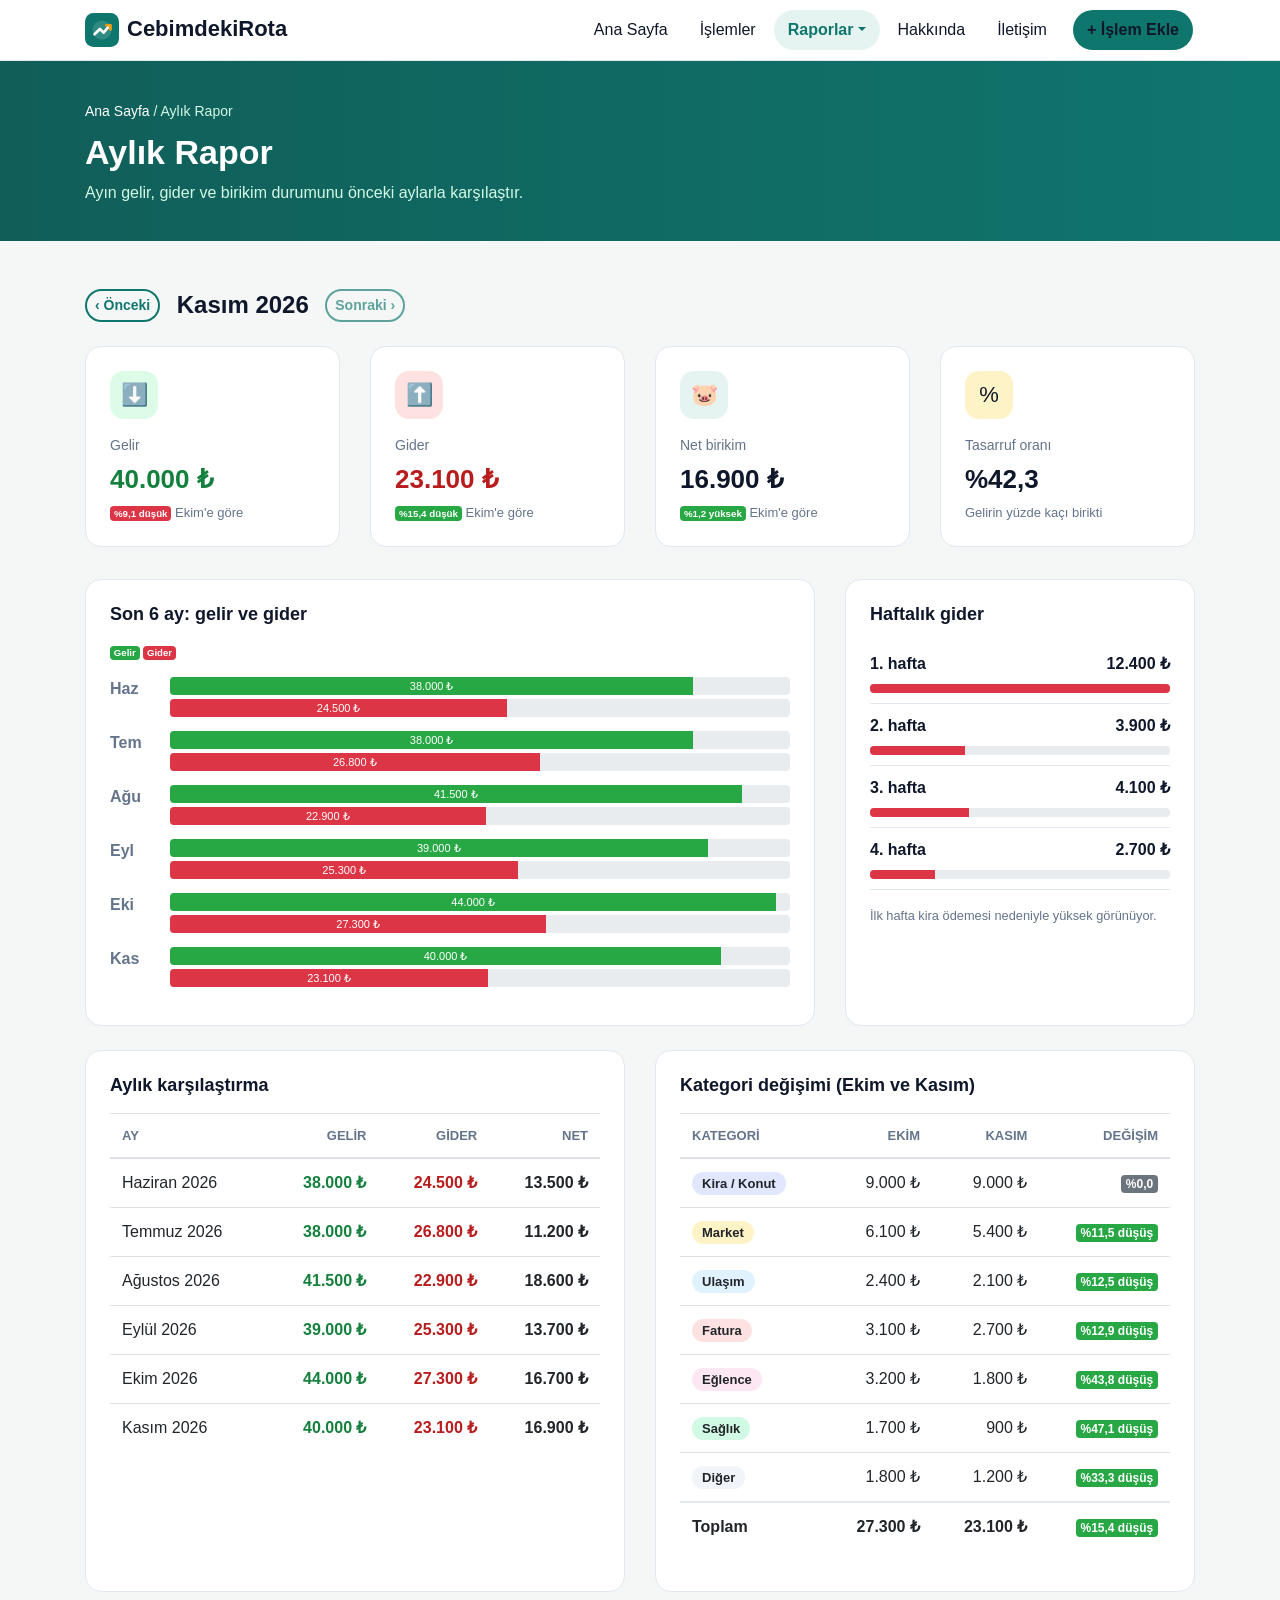
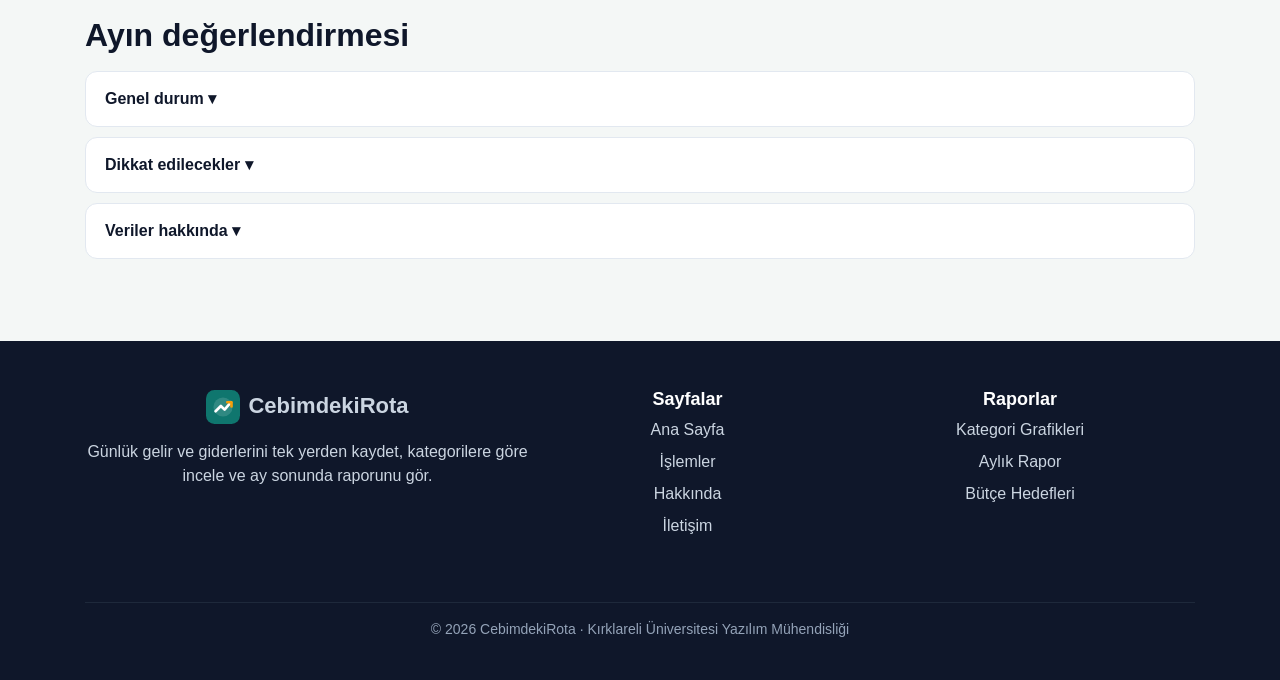
==== commit c08c67a6: "footer duzenlendi" ====
--- a/aylik-rapor.html
+++ b/aylik-rapor.html
@@ -340,7 +340,7 @@
           </ul>
         </div>
       </div>
-      <p class="footer-alt">&copy; 2026 CebimdekiRota · Web Programlama 1 dönem ödevi · Kırklareli Üniversitesi Yazılım Mühendisliği</p>
+      <p class="footer-alt">&copy; 2026 CebimdekiRota ·  Kırklareli Üniversitesi Yazılım Mühendisliği</p>
     </div>
   </footer>
 
--- a/css/style.css
+++ b/css/style.css
@@ -20,6 +20,7 @@
      5. Ana sayfa
      5b. İç sayfalar (sayfa başlığı, form, tablo, sayfa numaraları)
      5c. Rapor sayfaları (dönem seçimi, aylık grafik, açılır bölümler, limit kutuları)
+     5d. Hakkında ve İletişim
      6. Mobil ve tablet (992px'ten dar ekranlar)
      7. Telefon (576px'ten dar ekranlar)
    ========================================================= */
@@ -501,6 +502,55 @@
 }
 
 
+/* ---------- 5d. Hakkında ve İletişim ---------- */
+
+/* "Neler yapılabiliyor?" listesi */
+.onay-listesi {
+  list-style-type: none;
+  padding: 0;
+}
+.onay-listesi li {
+  margin-bottom: 8px;
+}
+
+/* Ekip kartları */
+.ekip-karti {
+  text-align: center;
+}
+.ekip-karti img {
+  width: 88px;
+  height: 88px;
+  margin-bottom: 12px;
+  border-radius: 50%;
+}
+.ekip-karti h3 {
+  font-size: 16px;
+}
+
+/* Teknoloji rozetleri */
+.teknolojiler .badge {
+  padding: 8px 12px;
+  font-size: 14px;
+}
+
+/* İletişim sağ sütun: kutular alt alta durduğu için yükseklik içeriğe göre olsun */
+.yan-sutun .kutu {
+  height: auto;
+}
+
+/* İletişim bilgi kutuları: ikon solda, yazı sağda */
+.bilgi-kutusu {
+  overflow: auto;
+}
+.bilgi-kutusu .ikon {
+  float: left;
+  margin-bottom: 0;
+}
+.bilgi-kutusu p {
+  margin-left: 64px;               /* yazı ikonun altına kaymasın */
+}
+
+
 /* ---------- 6. Mobil ve tablet (992px'ten dar ekranlar) ---------- */
 @media screen and (max-width: 991px) {
   .hamburger {
